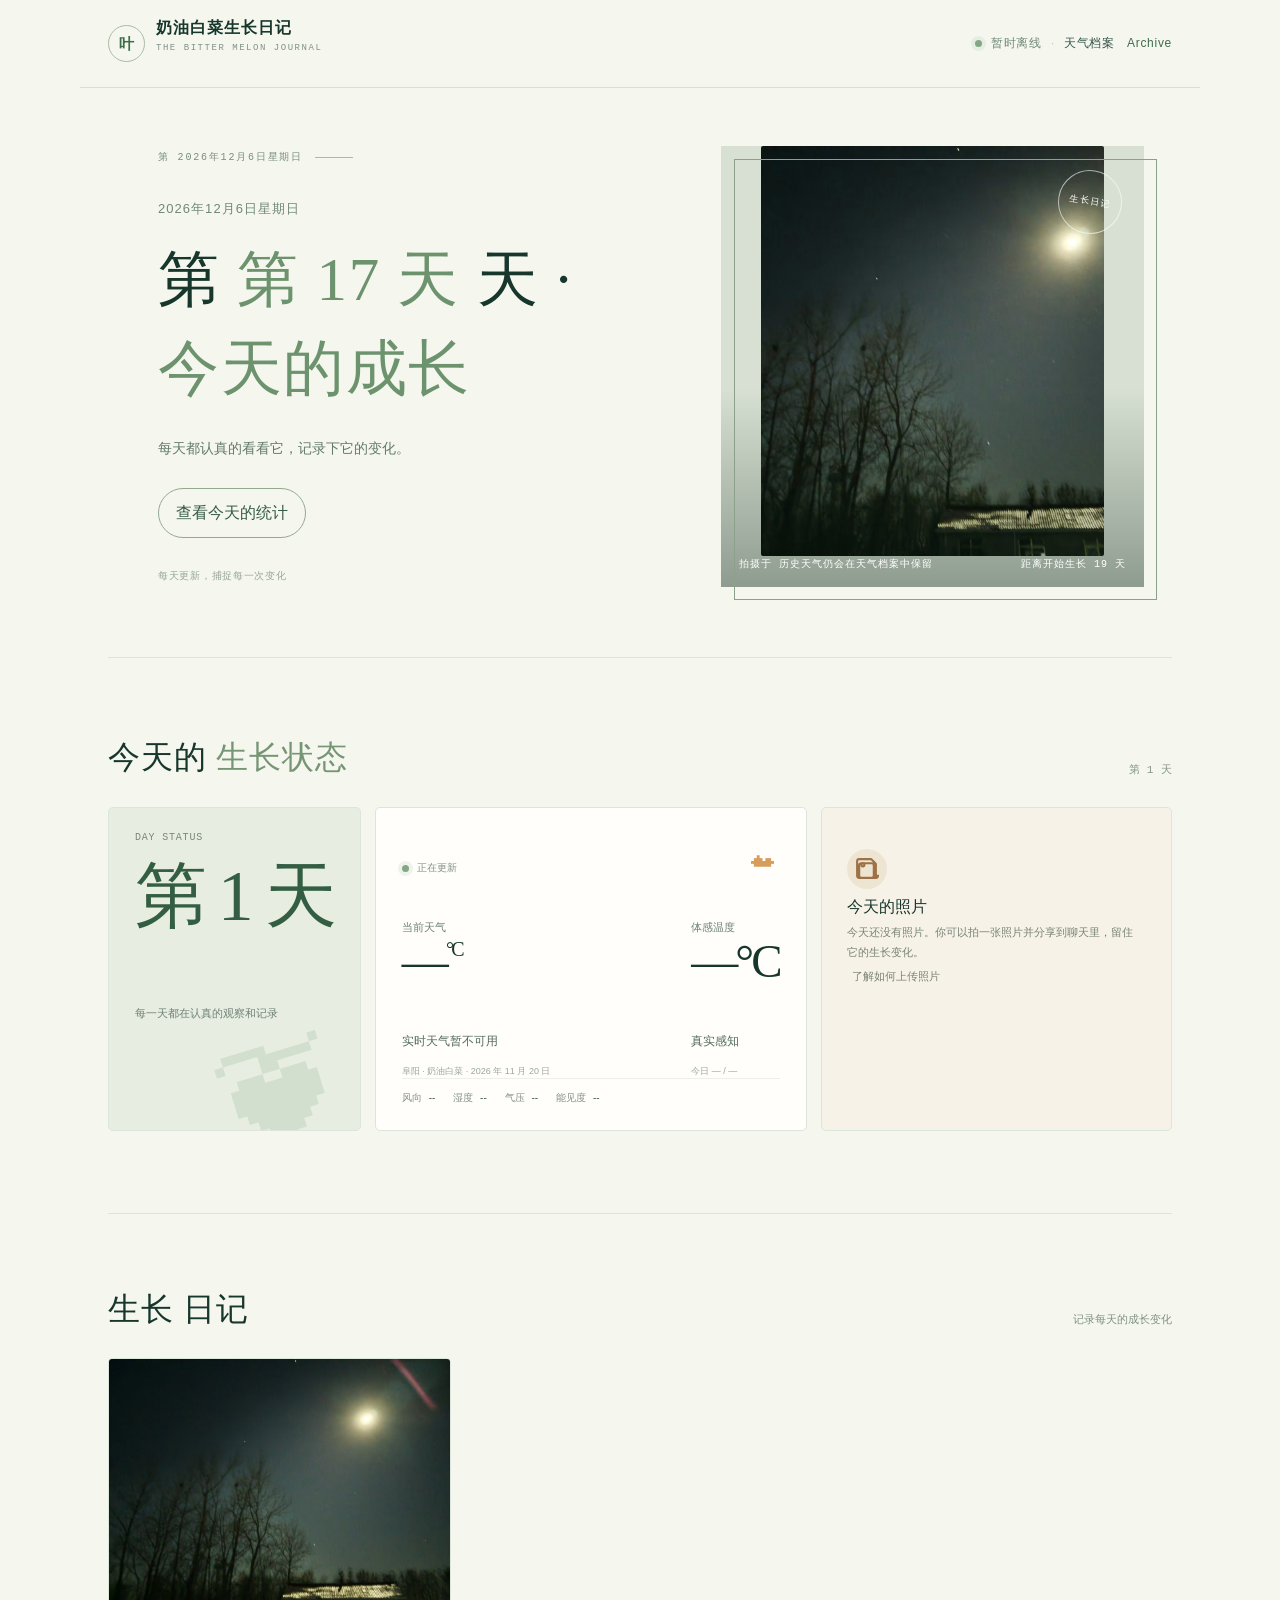
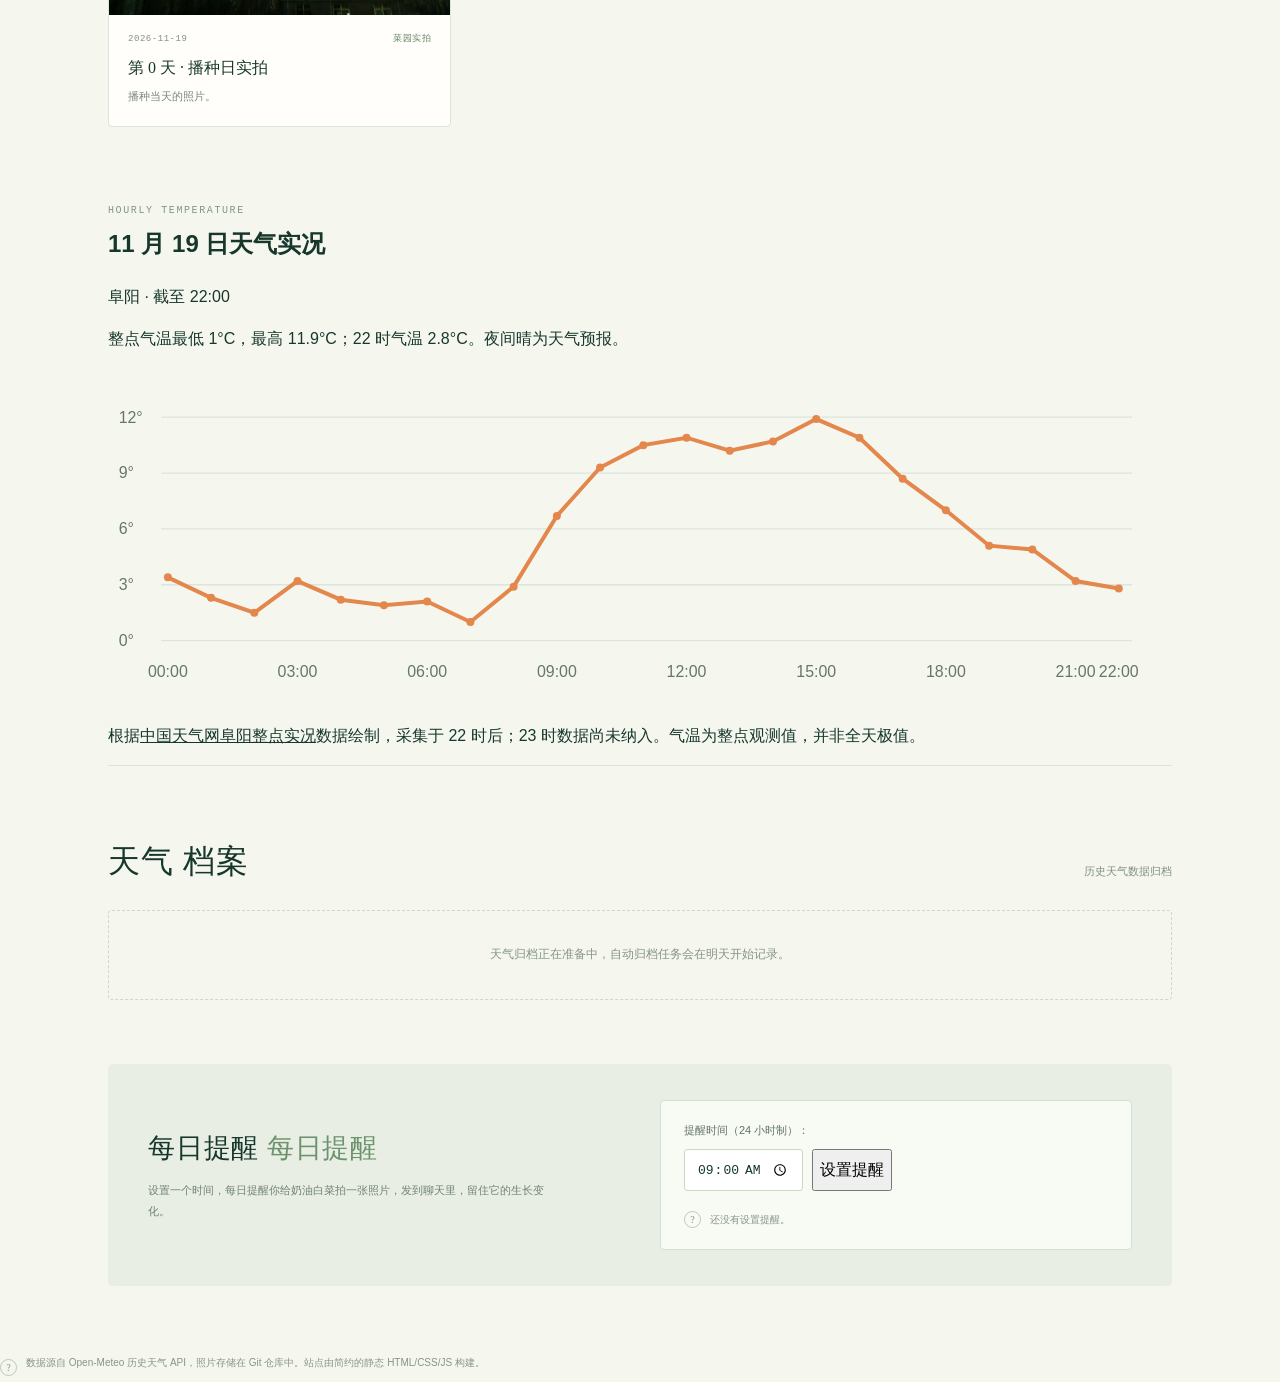
==== garden/index.html @ 1c6efa9a "Update garden/index.html - remove auto-refresh header" ====
<!doctype html><html lang="zh-CN"><head><meta charset="utf-8"><meta name="viewport" content="width=device-width, initial-scale=1"><title>奶油白菜生长日记</title>
<link rel="canonical" href="."><script src="app.js" defer></script><script src="weather-nov19.js" defer></script>
<style>
/* Reset and base styles */
:root{--ink:#17372c;--ink-soft:#355449;--muted:#71877a;--leaf:#789676;--leaf-dark:#406c4c;--cream:#f5f7ef;--paper:#fffefa;--line:#dce5d9;--sun:#e7a25d;--serif:"Noto Serif SC","Songti SC",STSong,Georgia,serif;--sans:"DM Sans","PingFang SC","Microsoft YaHei",sans-serif;--mono:"DM Mono",monospace;--content:1120px}
*{box-sizing:border-box}
html{scroll-behavior:smooth;scroll-padding-top:24px}
body{margin:0;background:var(--cream);color:var(--ink);font-family:var(--sans);line-height:1.65;-webkit-font-smoothing:antialiased}
a{color:inherit}
:focus-visible{outline:2px solid #a36f3f;outline-offset:4px}
button,input{font:inherit}
.hero-shell{position:relative;overflow:hidden;background:var(--cream)}
.topbar{position:relative;z-index:2;max-width:var(--content);height:88px;margin:auto;padding:0 28px;display:flex;align-items:center;justify-content:space-between;border-bottom:1px solid rgba(23,55,44,.12)}
.brand{display:inline-flex;gap:11px;align-items:center;text-decoration:none;font-family:var(--serif);font-size:16px;font-weight:600;line-height:1.2;letter-spacing:.06em}
.brand small{display:block;margin-top:5px;color:#809286;font:9px var(--mono);letter-spacing:.17em}
.brand-mark{display:grid;place-items:center;width:37px;height:37px;border:1px solid #a9bba5;border-radius:50%;color:var(--leaf-dark);font-size:15px}
.nav-meta{display:flex;align-items:center;gap:9px;color:var(--muted);font-size:12px;letter-spacing:.06em}
.live-dot,.weather-status i{width:7px;height:7px;border-radius:50%;background:#82a784;box-shadow:0 0 0 4px #82a78420}
.nav-divider{color:#c2cdbf}
.nav-link{text-decoration:none;font-size:12px;color:var(--ink-soft)}
.nav-link span{padding-left:8px;color:var(--leaf-dark)}
.hero{position:relative;display:grid;grid-template-columns:1fr .83fr;gap:76px;align-items:center;max-width:var(--content);min-height:540px;margin:auto;padding:58px 28px 70px}
.hero-copy{position:relative;z-index:1;padding:4px 0 4px 22px}
.kicker{display:flex;align-items:center;gap:12px;margin:0 0 34px;color:#778d7d;font:10px var(--mono);letter-spacing:.18em}
.kicker-line{width:38px;height:1px;background:#aab9a8}
.hero-date{margin:0 0 17px;color:#71877a;font-size:13px;letter-spacing:.08em}
h1,h2,h3,p,figure{margin-top:0}
.hero h1{margin:0;color:var(--ink);font:500 clamp(38px,5.4vw,61px)/1.45 var(--serif);letter-spacing:.025em}
.hero h1 em,.reminder-copy h2 em{color:#6d936e;font-style:normal}
.hero-intro{margin:21px 0 25px;color:#657a6d;font-size:14px;line-height:2.05}
.hero-cta{display:inline-flex;align-items:center;gap:20px;padding:11px 17px;border:1px solid #93a992;border-radius:30px;color:#365b44;font-size:12px;text-decoration:none;transition:background .2s,color .2s,transform .2s}
.hero-cta:hover{background:var(--leaf-dark);color:white;transform:translateY(-2px)}
.hero-cta span{font-size:16px}
.hero-caption{margin:31px 0 0;color:#98a59a;font:10px var(--mono);letter-spacing:.07em}
.hero-photo{position:relative;margin:0;align-self:stretch;min-height:410px;background:#d7e0d2}
.hero-photo:before{position:absolute;z-index:1;inset:13px -13px -13px 13px;border:1px solid #8da18a;content:"";pointer-events:none}
.hero-photo img{position:relative;z-index:0;display:block;width:100%;height:100%;min-height:410px;object-fit:cover;object-position:center;border-radius:2px;filter:saturate(.85)}
.hero-photo:after{position:absolute;inset:0;content:"";background:linear-gradient(180deg,transparent 55%,rgba(17,40,29,.37));pointer-events:none}
.hero-photo figcaption{position:absolute;z-index:2;right:18px;bottom:16px;left:18px;display:flex;justify-content:space-between;gap:12px;color:white;font:10px var(--mono);letter-spacing:.1em}
.photo-stamp{position:absolute;z-index:2;top:24px;right:22px;display:grid;place-content:center;width:64px;height:64px;border:1px solid #fff9;border-radius:50%;color:white;text-align:center;font:9px/1.35 var(--mono);letter-spacing:.14em;transform:rotate(9deg)}
.hero-decoration{position:absolute;right:0;bottom:0;color:#e4e9dc;font:160px/.8 var(--serif);pointer-events:none;user-select:none}
main{max-width:var(--content);margin:auto;padding:0 28px}
.today-section{padding:76px 0 82px;border-top:1px solid var(--line)}
.section-intro{position:relative;display:flex;align-items:end;justify-content:space-between;gap:20px;margin-bottom:26px}
.eyebrow{margin:0 0 8px;color:#819786;font:10px var(--mono);letter-spacing:.16em}
.section-intro h2,.section-heading h2,.reminder-copy h2{margin:0;color:var(--ink);font:500 32px/1.45 var(--serif);letter-spacing:.03em}
.section-intro h2 span{color:#769575}
.section-date{margin:0 0 4px;color:#86958a;font:11px var(--mono);letter-spacing:.03em}
.today-grid{display:grid;grid-template-columns:.72fr 1.23fr 1fr;gap:14px}
.panel{position:relative;min-height:232px;overflow:hidden;border:1px solid var(--line);border-radius:5px;background:var(--paper)}
.day-card{padding:24px 26px;background:#e7ede1}
.card-index{display:block;color:#75897a;font:10px var(--mono);letter-spacing:.08em}
.day-number{position:relative;z-index:1;margin-top:17px;color:#345e43;font:500 clamp(46px,6vw,72px)/1 var(--serif);letter-spacing:-.05em}
.day-caption{position:relative;z-index:1;margin:12px 0 0;color:#718278;font-size:11px;line-height:1.75}
.leaf-outline{position:absolute;right:7px;bottom:-38px;color:#d2dfcf;font:144px/.9 var(--serif);transform:rotate(-17deg)}
.weather-card{padding:23px 26px;background:#fffefa}
.weather-card-top{display:flex;align-items:center;justify-content:space-between}
.weather-status{display:inline-flex;align-items:center;gap:8px;color:#819386;font-size:10px}
.weather-main{display:flex;align-items:center;justify-content:space-between;margin-top:11px}
.weather-place{margin:0 0 2px;color:#6d8274;font-size:11px}
.weather-temp{color:var(--ink);font:500 47px/1 var(--serif);letter-spacing:-.06em}
.weather-temp sup{font:20px var(--serif);vertical-align:top}
.weather-symbol{margin-right:6px;color:#d69d5d;font-size:46px}
.weather-summary{margin:9px 0 12px;color:#526a5a;font-size:12px}
.weather-details{display:flex;flex-wrap:wrap;gap:18px;padding-top:11px;border-top:1px solid #edf0e9;color:#829087;font-size:10px}
.weather-details b{margin-left:4px;color:#425f4b;font-weight:500}
.weather-foot{margin:9px 0 0;color:#9ba79c;font-size:9px}
.photo-card{padding:23px 25px;background:#f7f2e8}
.photo-icon{display:grid;place-items:center;width:40px;height:40px;margin:18px 0 8px;border-radius:50%;background:#eee4d2;color:#9d7145}
.photo-icon svg{width:25px;height:25px}
.photo-card h3{margin:0 0 5px;font:500 16px var(--serif)}
.photo-card p{max-width:290px;margin:0;color:#788276;font-size:11px;line-height:1.8}
.text-link{display:inline-block;margin-top:13px;color:#55744f;font-size:11px;text-decoration:none}
.text-link span{padding-left:5px}
.journal-section,.archive-section{padding:72px 0 78px;border-top:1px solid var(--line)}
.section-heading{display:flex;align-items:end;justify-content:space-between;gap:20px;margin-bottom:26px}
.heading-note{margin:0 0 3px;color:#819085;font-size:11px;line-height:1.8;text-align:right}
.entries{display:grid;grid-template-columns:repeat(3,minmax(0,1fr));gap:17px}
.entry{overflow:hidden;border:1px solid var(--line);border-radius:4px;background:var(--paper);transition:transform .2s,box-shadow .2s}
.entry:hover{transform:translateY(-3px);box-shadow:0 12px 30px #314d3810}
.entry-photo{position:relative;display:block;width:100%;aspect-ratio:4/3;object-fit:cover;background:#e8ede4}
.entry-placeholder{display:grid;place-items:center;width:100%;aspect-ratio:4/3;background:linear-gradient(145deg,#e7eee4,#f4f1e7);color:#8da38d;font:38px var(--serif)}
.entry-body{padding:17px 19px 19px}
.entry-meta{display:flex;align-items:center;justify-content:space-between;gap:10px;color:#829184;font:9px var(--mono);letter-spacing:.06em}
.entry-source{color:#638363}
.entry h3{margin:11px 0 7px;font:500 16px/1.5 var(--serif)}
.entry p{margin:0;color:#78877c;font-size:11px;line-height:1.8}
.empty-state{grid-column:1/-1;margin:0;padding:34px 20px;border:1px dashed #ccd8cb;border-radius:4px;color:#849388;font-size:12px;text-align:center}
.archive-section{padding-bottom:64px}
.archive{display:grid;grid-template-columns:repeat(4,minmax(0,1fr));gap:10px}
.weather-row{position:relative;min-height:116px;padding:16px 17px;border:1px solid var(--line);border-radius:4px;background:#fffefa}
.weather-row:before{position:absolute;top:15px;right:16px;color:#c8d3c7;font-size:13px;content:"✳"}
.weather-row time{display:block;color:#8a998d;font:9px var(--mono);letter-spacing:.05em}
.weather-row strong{display:block;margin:9px 0 3px;color:#395846;font:500 14px var(--serif)}
.weather-row p{margin:0;color:#829087;font-size:10px}
.source-note{display:flex;align-items:center;gap:9px;margin:20px 0 0;color:#86958a;font-size:10px;line-height:1.8}
.source-mark{flex:none;display:grid;place-items:center;width:17px;height:17px;border:1px solid #bac9b8;border-radius:50%;font:10px var(--serif)}
.reminder-section{display:grid;grid-template-columns:1fr 1fr;gap:40px;align-items:center;margin:0 0 68px;padding:36px 40px;border-radius:5px;background:#e8eee3}
.reminder-copy h2{font-size:27px}
.reminder-copy p:last-child{max-width:400px;margin:12px 0 0;color:#708275;font-size:11px;line-height:1.9}
.reminder-panel{padding:20px 23px;border:1px solid #d3dfd0;border-radius:4px;background:#f8faf4}
.reminder-panel label{display:block;margin-bottom:10px;color:#617466;font-size:11px}
.reminder-controls{display:flex;gap:9px}
.reminder-controls input{min-width:0;padding:10px 12px;border:1px solid #cad8c7;border-radius:3px;background:white;color:var(--ink);font:13px var(--mono)}
</style>
</head>
<body>
<header class="topbar">
<a href="/garden/" class="brand">
<div class="brand-mark">叶</div>
<p>奶油白菜生长日记 <small>THE BITTER MELON JOURNAL</small></p>
</a>
<div class="nav-meta">
<span class="live-dot"></span>
<span id="weather-status">正在更新</span>
<span class="nav-divider">·</span>
<a href="/garden/#archive" class="nav-link">天气档案 <span>Archive</span></a>
</div>
</header>
<main>
<section class="hero">
<div class="hero-copy">
<div class="kicker"><span>第 <span id="hero-date">第 1 天</span></span> <div class="kicker-line"></div></div>
<p class="hero-date" id="date">2026 年 5 月 22 日</p>
<h1>第 <em id="day">1</em> 天 · <em>今天的成长</em></h1>
<p class="hero-intro">每天都认真的看看它，记录下它的变化。</p>
<a href="#today" class="hero-cta"><span>查看今天的统计</span></a>
<p class="hero-caption">每天更新，捕捉每一次变化</p>
</div>
<div class="hero-photo">
<figure>
<img src="photos/2026-11-19-real.jpg" alt="奶油白菜的日常照片" onerror="this.src='https://picsum.photos/seed/garden/400/410.jpg'" onerror="this.src='https://picsum.photos/seed/garden/400/410.jpg'">
<figcaption>
<span>拍摄于 <span id="weather-foot">阜阳 · 奶油白菜 · 2026 年 11 月 20 日</span></span>
<span>距离开始生长 <span id="weather-foot">19 天</span></span>
</figcaption>
</figure>
<div class="photo-stamp">生长日记</div>
</div>
</section>

<section id="today" class="today-section">
<div class="section-intro">
<h2>今天的 <span>生长状态</span></h2>
<p class="section-date">第 <span id="weather-foot">1</span> 天</p>
</div>
<div class="today-grid">
<div class="panel day-card">
<span class="card-index">DAY STATUS</span>
<p class="day-number" id="day">第 1 天</p>
<p class="day-caption">每一天都在认真的观察和记录</p>
<div class="leaf-outline">❦</div>
</div>
<div class="panel weather-card">
<div class="weather-card-top">
<div class="weather-status">
<i class="live-dot"></i> <span id="weather-status">正在更新</span>
</div>
<div class="weather-symbol" id="weather-symbol">☁</div>
</div>
<div class="weather-main">
<div>
<p class="weather-place">当前天气</p>
<p class="weather-temp"><span id="current-temp">—</span><sup>°C</sup></p>
<p class="weather-summary" id="current-weather">实时天气暂不可用</p>
<p class="weather-foot" id="weather-foot">阜阳 · 奶油白菜 · 2026 年 11 月 20 日</p>
</div>
<div>
<p class="weather-place">体感温度</p>
<p class="weather-temp" id="feels-like">—°C</p>
<p class="weather-summary">真实感知</p>
<p class="weather-foot">今日 <span id="max-temp">—</span> / <span id="min-temp">—</span></p>
</div>
</div>
<div class="weather-details">
<div>风向 <b id="wind">--</b></div>
<div>湿度 <b id="humidity">--</b></div>
<div>气压 <b id="pressure">--</b></div>
<div>能见度 <b id="visibility">--</b></div>
</div>
</div>
<div class="panel photo-card">
<div class="photo-icon">
<svg viewBox="0 0 24 24" fill="none" stroke="currentColor" stroke-width="2"><path d="M23 19a2 2 0 0 1-2 2H5a2 2 0 0 1-2-2V5a2 2 0 0 1 2-2h11.2a1 1 0 0 1 .7.3l3.8 3.8a1 1 0 0 1 .3.7V19zM5 9v10a2 2 0 0 0 2 2h10a2 2 0 0 0 2-2V9a2 2 0 0 0-2-2H7a2 2 0 0 0-2 2z"></path><circle cx="8.5" cy="8.5" r="1.5"></circle></svg>
</div>
<h3>今天的照片</h3>
<p id="photo-caption">今天还没有照片。你可以拍一张照片并分享到聊天里，留住它的生长变化。</p>
<p class="text-link" onclick="alert('照片上传功能需要与聊天系统集成')"><span>了解如何上传照片</span></p>
</div>
</div>
</section>

<section id="entries-section" class="journal-section">
<div class="section-heading">
<h2>生长 <span>日记</span></h2>
<p class="heading-note">记录每天的成长变化</p>
</div>
<div id="entries" class="entries">
<p class="empty-state">生长记录暂时无法加载，请稍后再试。</p>
</div>
</section>

<section id="archive" class="archive-section">
<div class="section-heading">
<h2>天气 <span>档案</span></h2>
<p class="heading-note">历史天气数据归档</p>
</div>
<div id="archive-list" class="archive">
<p class="empty-state">天气档案正在准备中，自动归档任务会在明天开始记录。</p>
</div>
</section>

<section class="reminder-section">
<div class="reminder-copy">
<h2>每日提醒 <em>每日提醒</em></h2>
<p>设置一个时间，每日提醒你给奶油白菜拍一张照片，发到聊天里，留住它的生长变化。</p>
</div>
<div class="reminder-panel">
<label for="reminder-time">提醒时间（24 小时制）：</label>
<div class="reminder-controls">
<input type="time" id="reminder-time" value="09:00">
<button id="reminder-button">设置提醒</button>
</div>
<p id="reminder-status" class="source-note"><span class="source-mark">?</span> 还没有设置提醒。</p>
</div>
</section>
</main>
<footer>
<div class="source-note">
<div class="source-mark">?</div>
<p>数据源自 Open-Meteo 历史天气 API，照片存储在 Git 仓库中。站点由简约的静态 HTML/CSS/JS 构建。</p>
</div>
</footer>
</body>
</html>
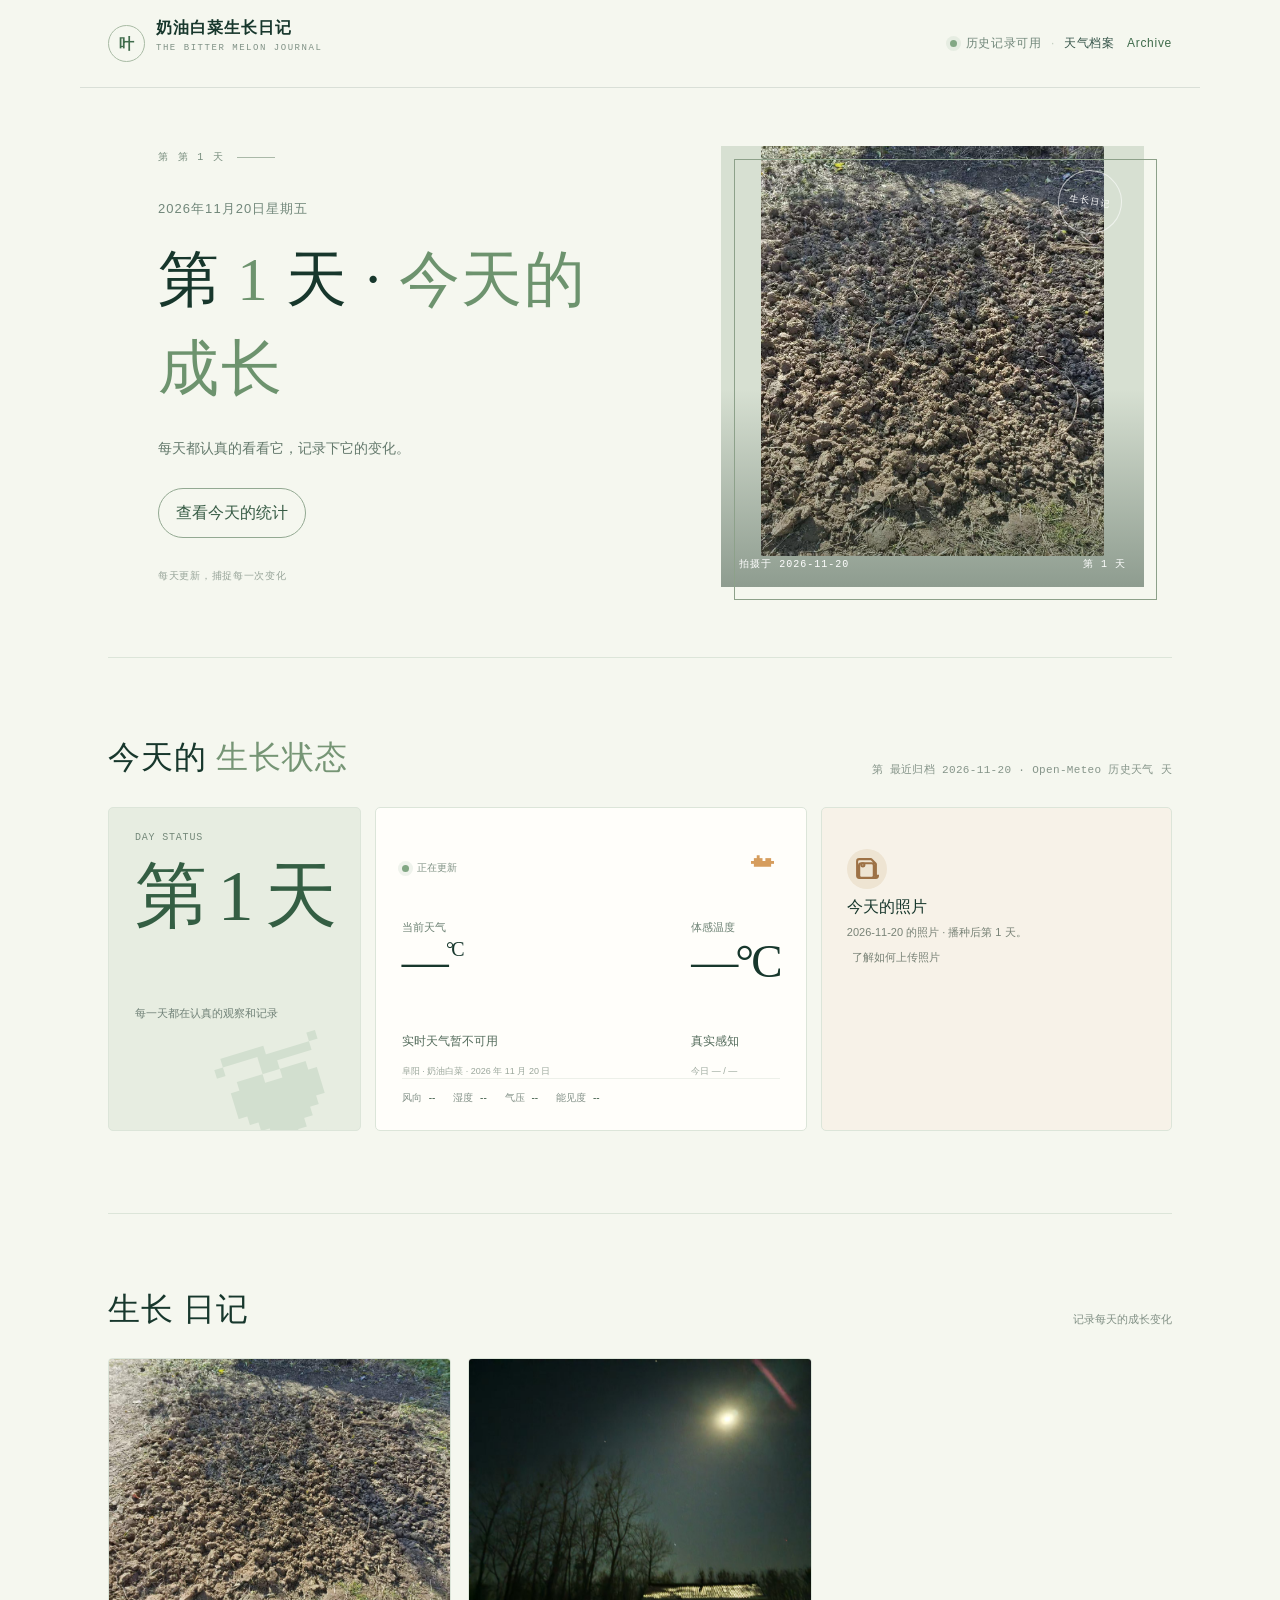
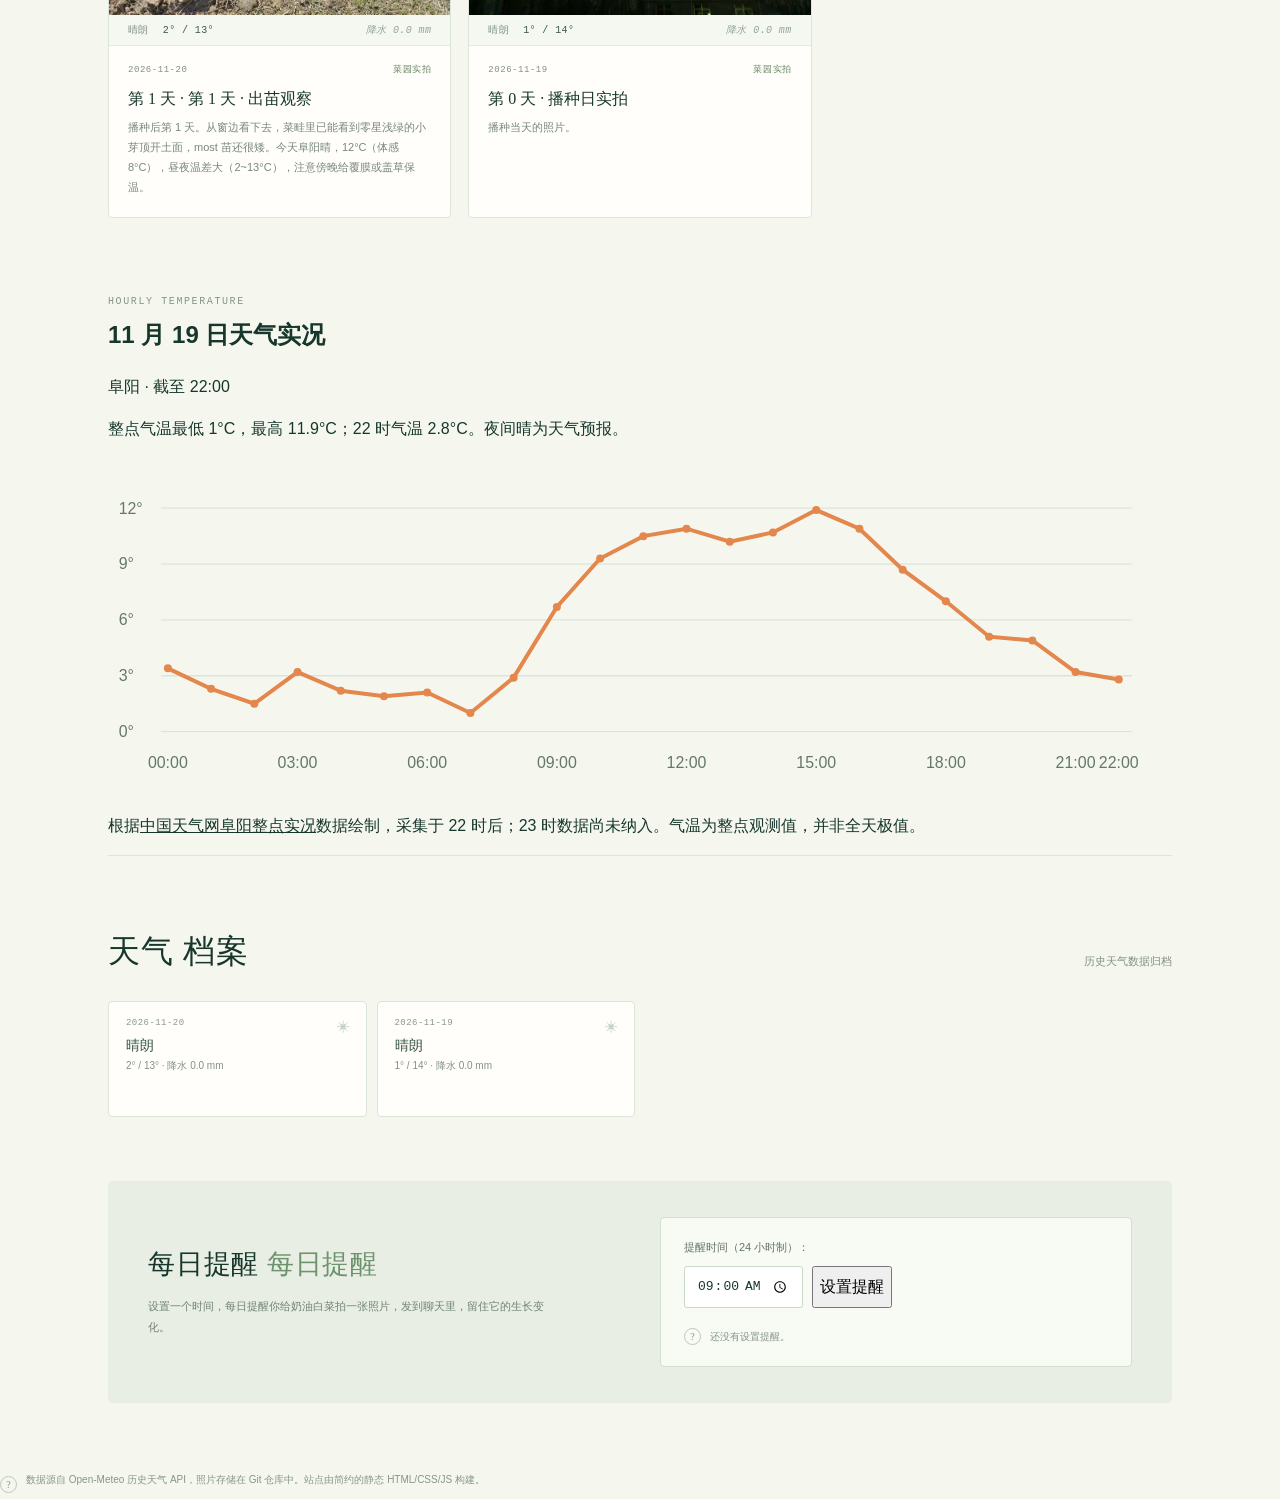
==== commit 42836c47: "update garden/index.html" ====
--- a/garden/index.html
+++ b/garden/index.html
@@ -81,6 +81,10 @@
 .entry-photo{position:relative;display:block;width:100%;aspect-ratio:4/3;object-fit:cover;background:#e8ede4}
 .entry-placeholder{display:grid;place-items:center;width:100%;aspect-ratio:4/3;background:linear-gradient(145deg,#e7eee4,#f4f1e7);color:#8da38d;font:38px var(--serif)}
 .entry-body{padding:17px 19px 19px}
+.entry-weather{display:flex;align-items:center;gap:10px;padding:8px 19px;background:#f4f8f0;border-bottom:1px solid #e3eadb;color:#6b7e6d;font:10px var(--mono);letter-spacing:.04em}
+.entry-weather span{color:#829385}
+.entry-weather b{color:#3d5a43;font-weight:500;margin:0 4px}
+.entry-weather i{color:#93a493;margin-left:auto}
 .entry-meta{display:flex;align-items:center;justify-content:space-between;gap:10px;color:#829184;font:9px var(--mono);letter-spacing:.06em}
 .entry-source{color:#638363}
 .entry h3{margin:11px 0 7px;font:500 16px/1.5 var(--serif)}
@@ -120,19 +124,19 @@
 <main>
 <section class="hero">
 <div class="hero-copy">
-<div class="kicker"><span>第 <span id="hero-date">第 1 天</span></span> <div class="kicker-line"></div></div>
-<p class="hero-date" id="date">2026 年 5 月 22 日</p>
-<h1>第 <em id="day">1</em> 天 · <em>今天的成长</em></h1>
+<div class="kicker"><span>第 <span id="hero-date">—</span></span> <div class="kicker-line"></div></div>
+<p class="hero-date" id="date">—</p>
+<h1>第 <em id="day">—</em> 天 · <em>今天的成长</em></h1>
 <p class="hero-intro">每天都认真的看看它，记录下它的变化。</p>
 <a href="#today" class="hero-cta"><span>查看今天的统计</span></a>
 <p class="hero-caption">每天更新，捕捉每一次变化</p>
 </div>
 <div class="hero-photo">
 <figure>
-<img src="photos/2026-11-19-real.jpg" alt="奶油白菜的日常照片" onerror="this.src='https://picsum.photos/seed/garden/400/410.jpg'" onerror="this.src='https://picsum.photos/seed/garden/400/410.jpg'">
+<img id="hero-photo-img" src="photos/2026-11-20-day1.jpg?v=20261120" alt="奶油白菜的日常照片" onerror="this.src='https://picsum.photos/seed/garden/400/410.jpg'">
 <figcaption>
-<span>拍摄于 <span id="weather-foot">阜阳 · 奶油白菜 · 2026 年 11 月 20 日</span></span>
-<span>距离开始生长 <span id="weather-foot">19 天</span></span>
+<span>拍摄于 <span id="hero-photo-date">—</span></span>
+<span>第 <span id="hero-photo-day">—</span> 天</span>
 </figcaption>
 </figure>
 <div class="photo-stamp">生长日记</div>
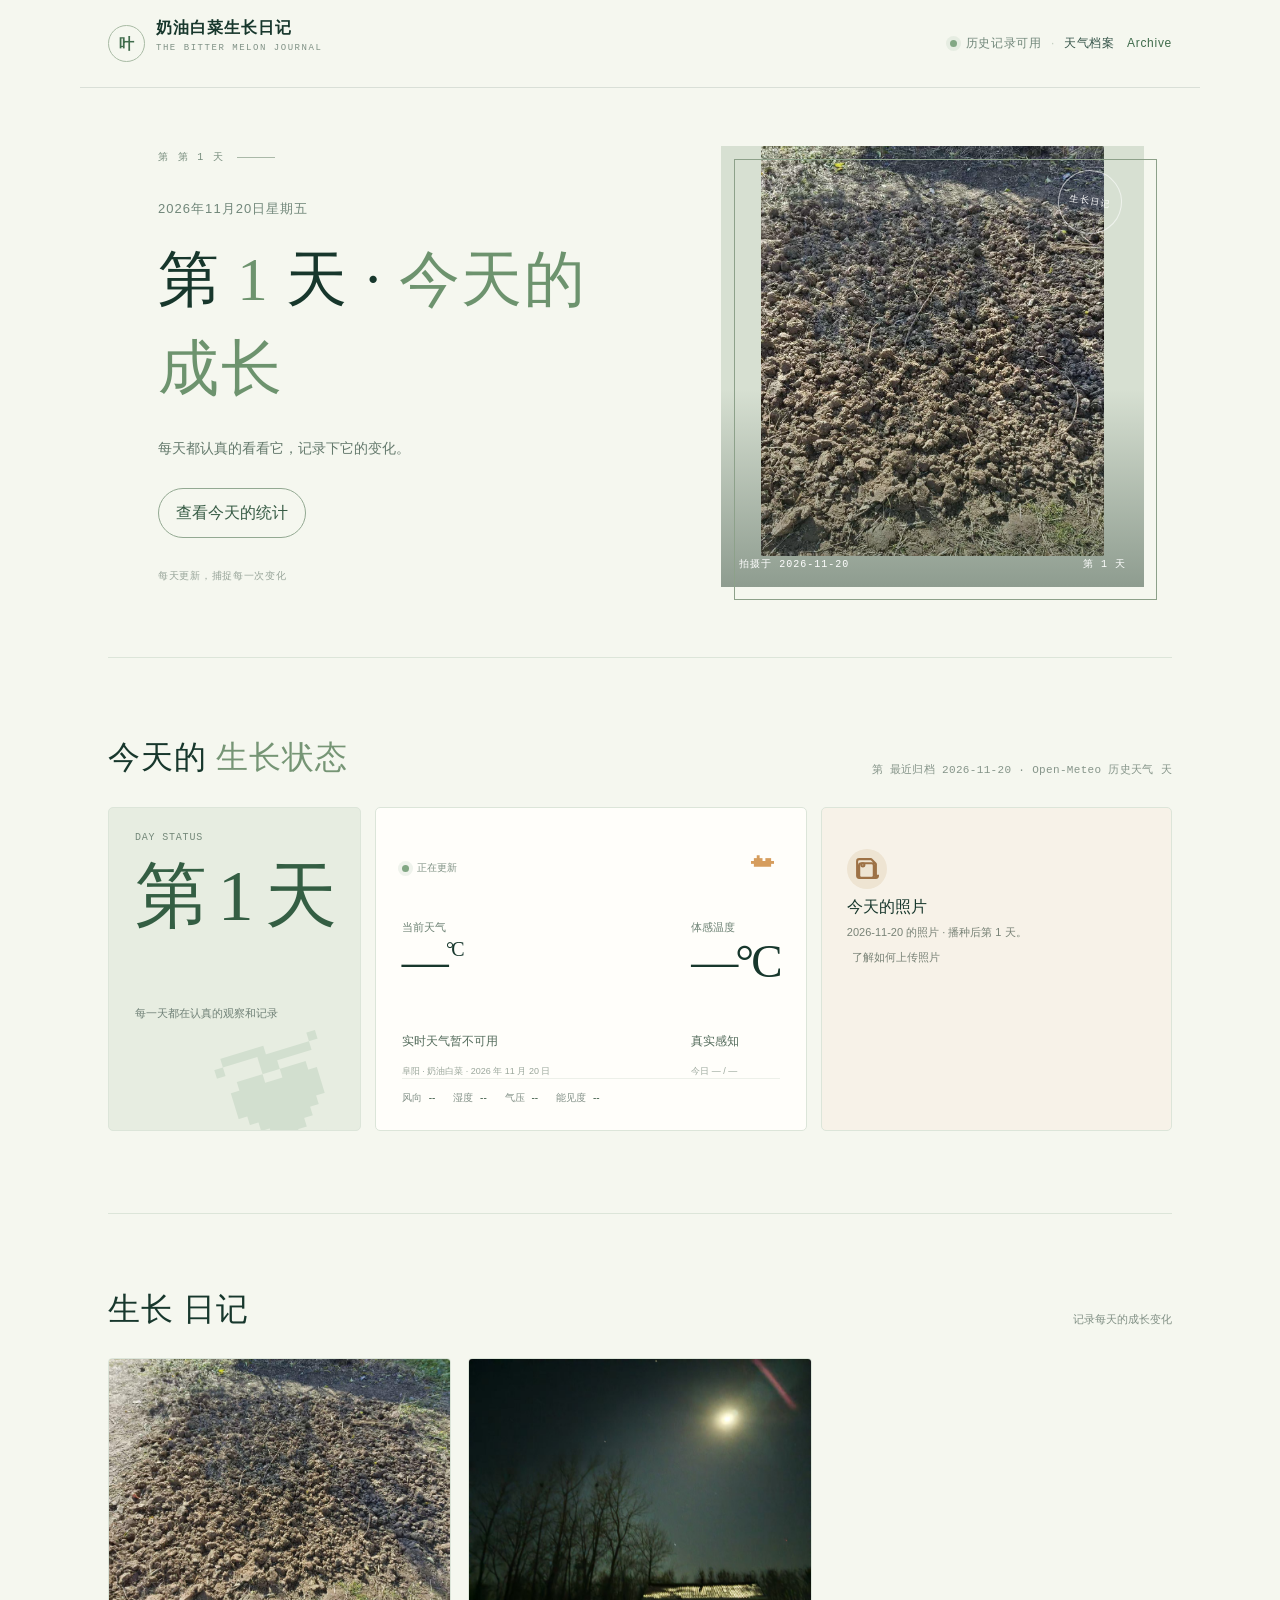
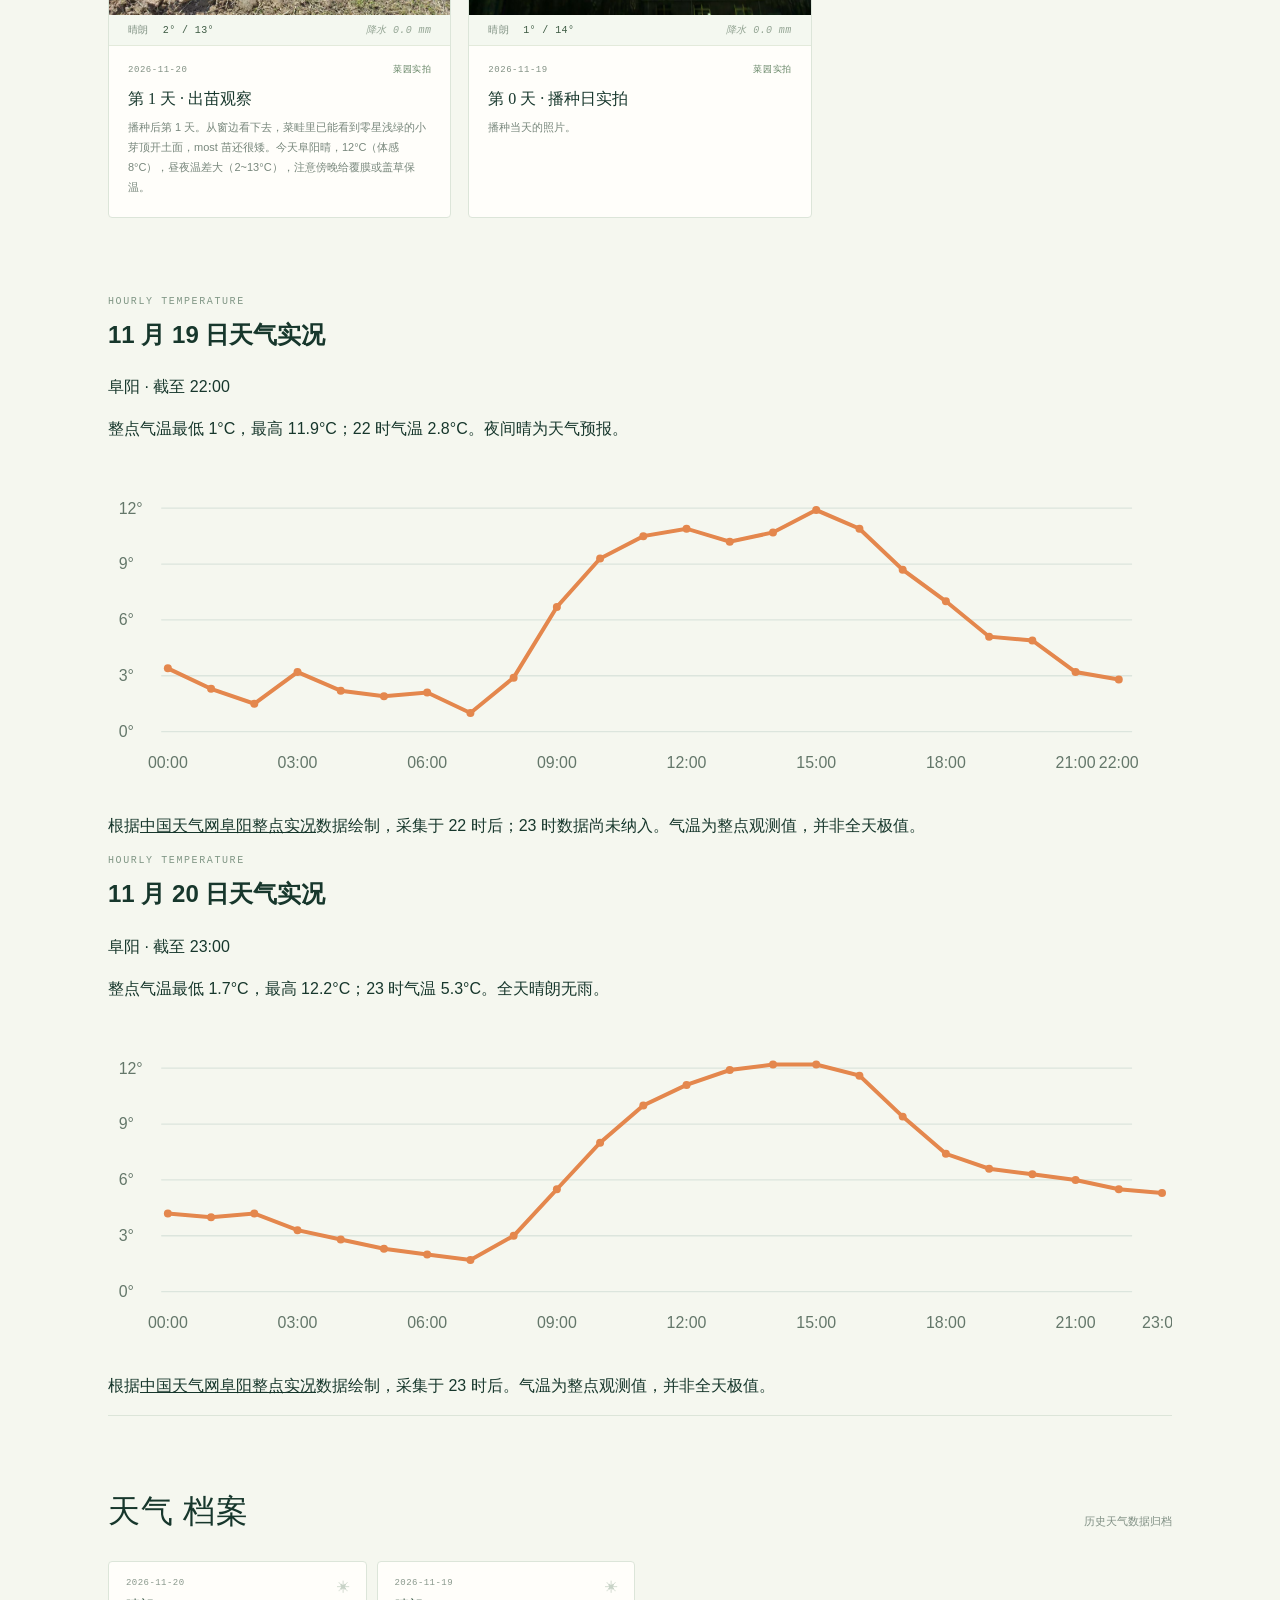
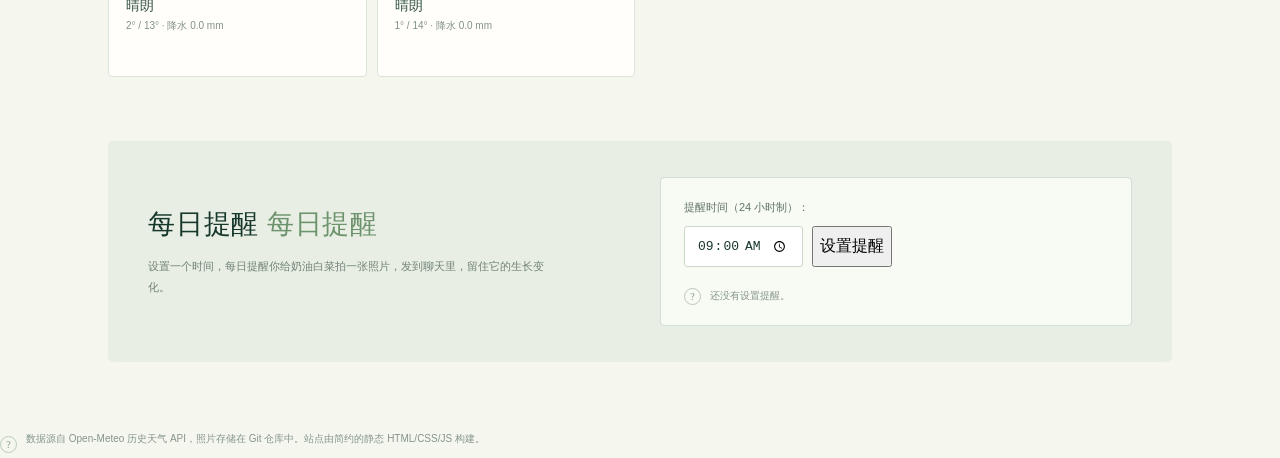
==== commit a32afc63: "update garden/index.html" ====
--- a/garden/index.html
+++ b/garden/index.html
@@ -1,5 +1,5 @@
 <!doctype html><html lang="zh-CN"><head><meta charset="utf-8"><meta name="viewport" content="width=device-width, initial-scale=1"><title>奶油白菜生长日记</title>
-<link rel="canonical" href="."><script src="app.js" defer></script><script src="weather-nov19.js" defer></script>
+<link rel="canonical" href="."><script src="app.js" defer></script><script src="weather-nov19.js" defer></script><script src="weather-nov20.js" defer></script>
 <style>
 /* Reset and base styles */
 :root{--ink:#17372c;--ink-soft:#355449;--muted:#71877a;--leaf:#789676;--leaf-dark:#406c4c;--cream:#f5f7ef;--paper:#fffefa;--line:#dce5d9;--sun:#e7a25d;--serif:"Noto Serif SC","Songti SC",STSong,Georgia,serif;--sans:"DM Sans","PingFang SC","Microsoft YaHei",sans-serif;--mono:"DM Mono",monospace;--content:1120px}
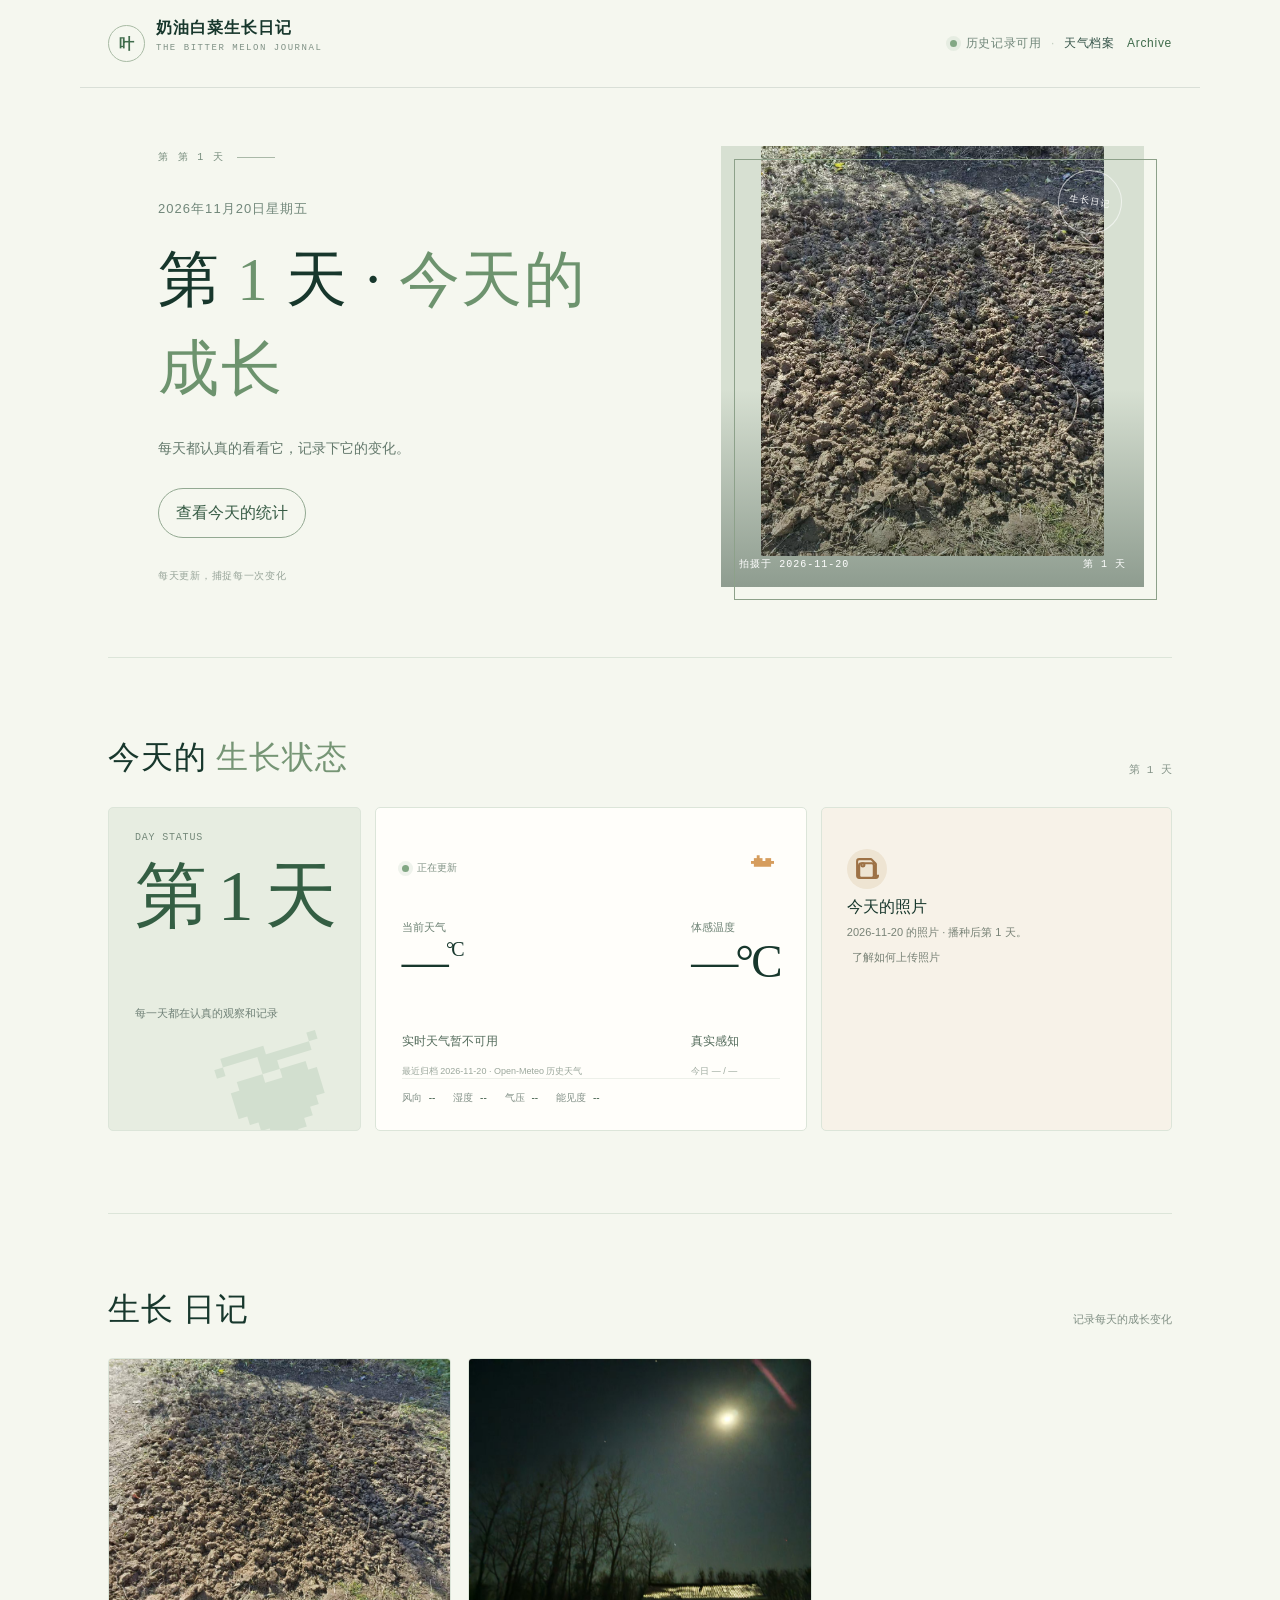
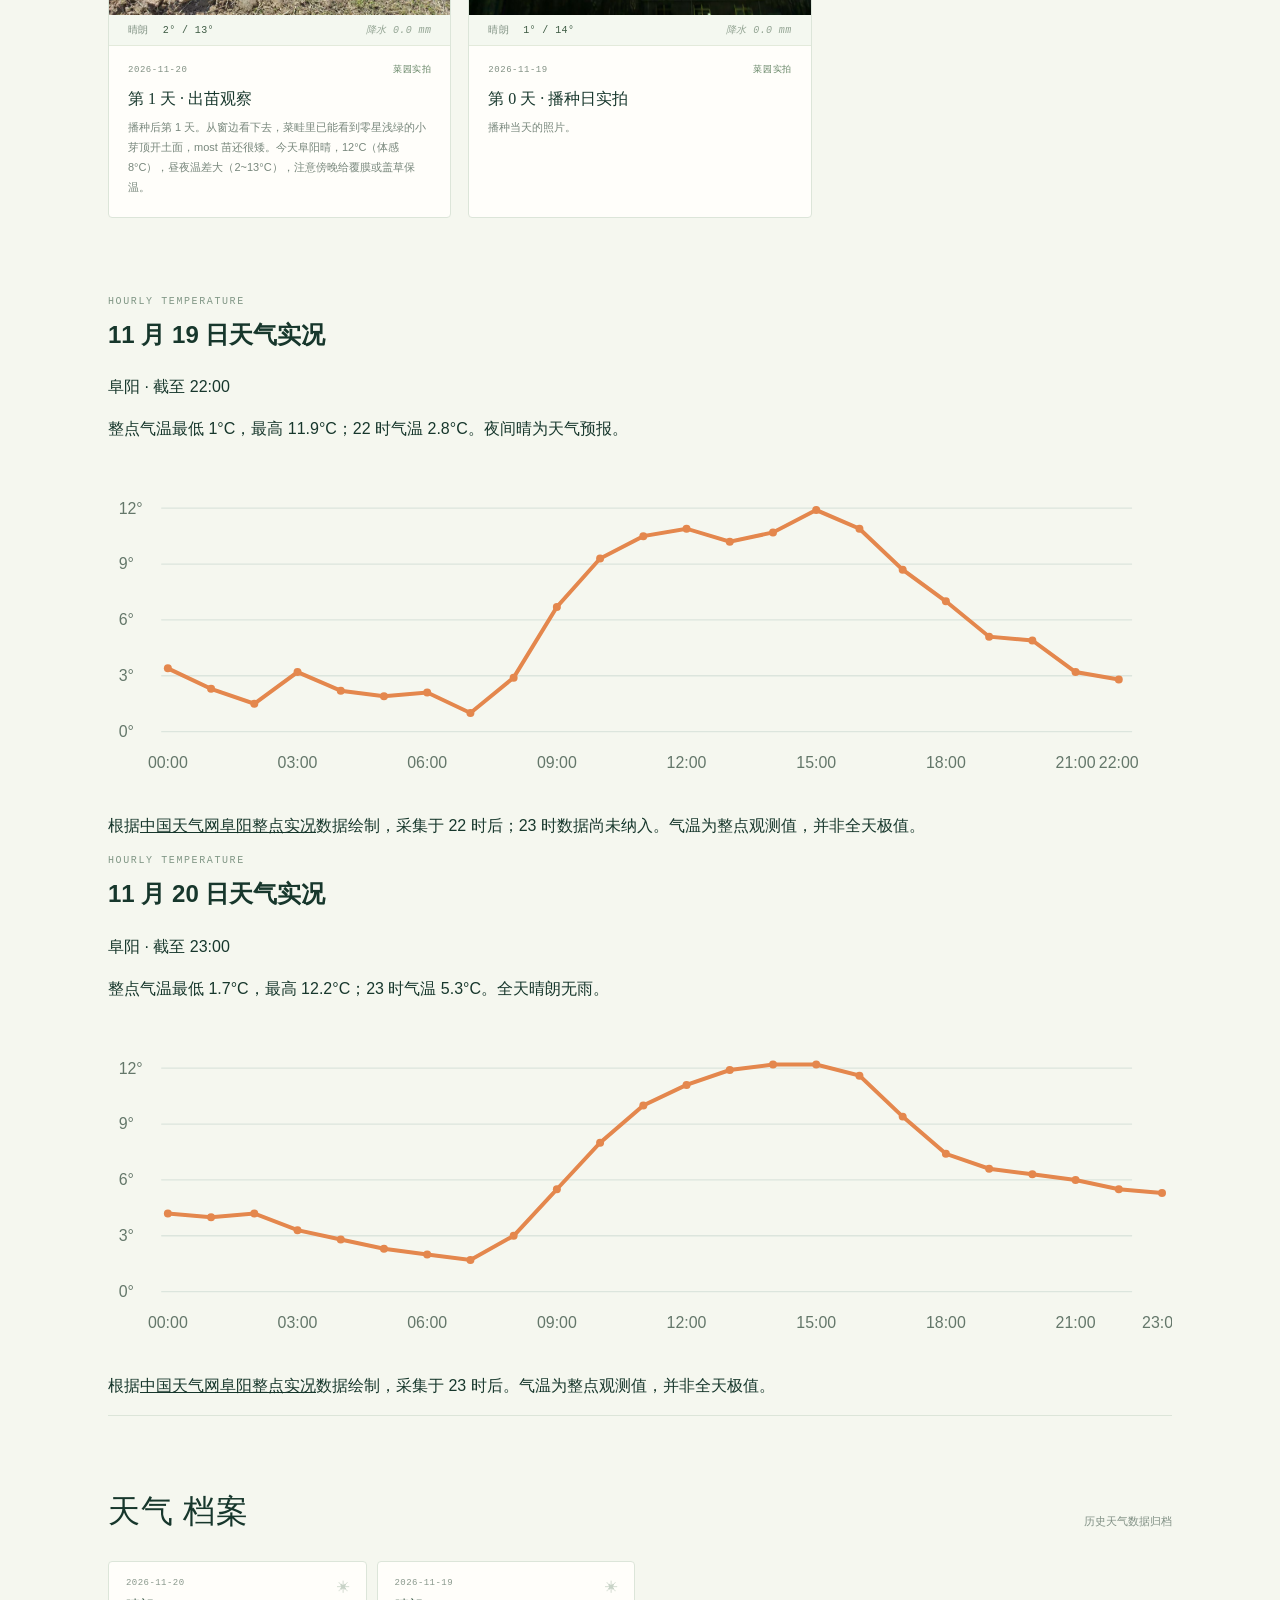
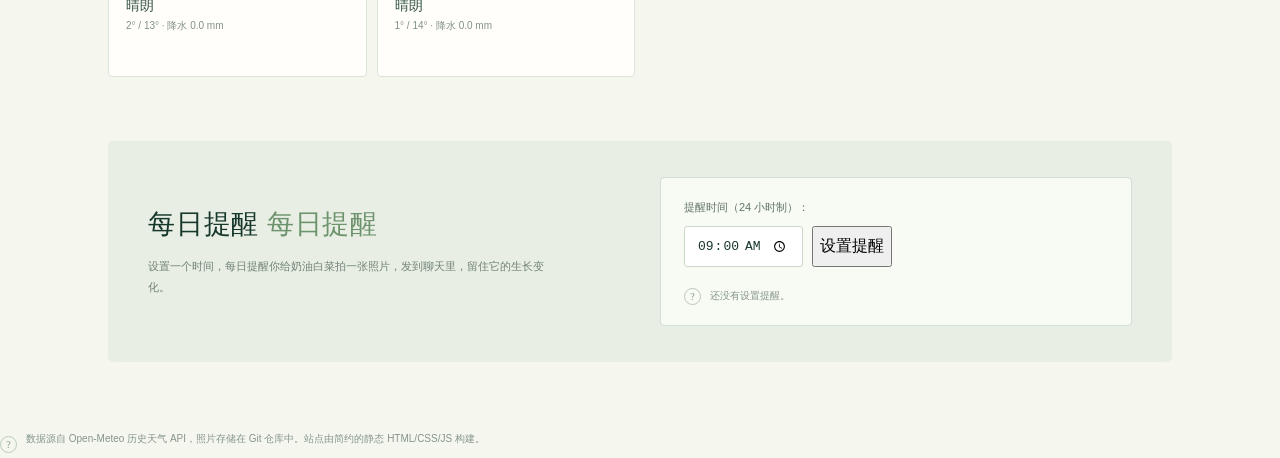
==== commit 052efb05: "修复重复 ID 与移除 picsum 外链回退" ====
--- a/garden/index.html
+++ b/garden/index.html
@@ -133,7 +133,7 @@
 </div>
 <div class="hero-photo">
 <figure>
-<img id="hero-photo-img" src="photos/2026-11-20-day1.jpg?v=20261120" alt="奶油白菜的日常照片" onerror="this.src='https://picsum.photos/seed/garden/400/410.jpg'">
+<img id="hero-photo-img" src="photos/2026-11-20-day1.jpg?v=20261120" alt="奶油白菜的日常照片" onerror="this.classList.add('photo-broken');this.removeAttribute('src')">
 <figcaption>
 <span>拍摄于 <span id="hero-photo-date">—</span></span>
 <span>第 <span id="hero-photo-day">—</span> 天</span>
@@ -146,12 +146,12 @@
 <section id="today" class="today-section">
 <div class="section-intro">
 <h2>今天的 <span>生长状态</span></h2>
-<p class="section-date">第 <span id="weather-foot">1</span> 天</p>
+<p class="section-date">第 <span id="section-day">1</span> 天</p>
 </div>
 <div class="today-grid">
 <div class="panel day-card">
 <span class="card-index">DAY STATUS</span>
-<p class="day-number" id="day">第 1 天</p>
+<p class="day-number" id="day-number">第 1 天</p>
 <p class="day-caption">每一天都在认真的观察和记录</p>
 <div class="leaf-outline">❦</div>
 </div>
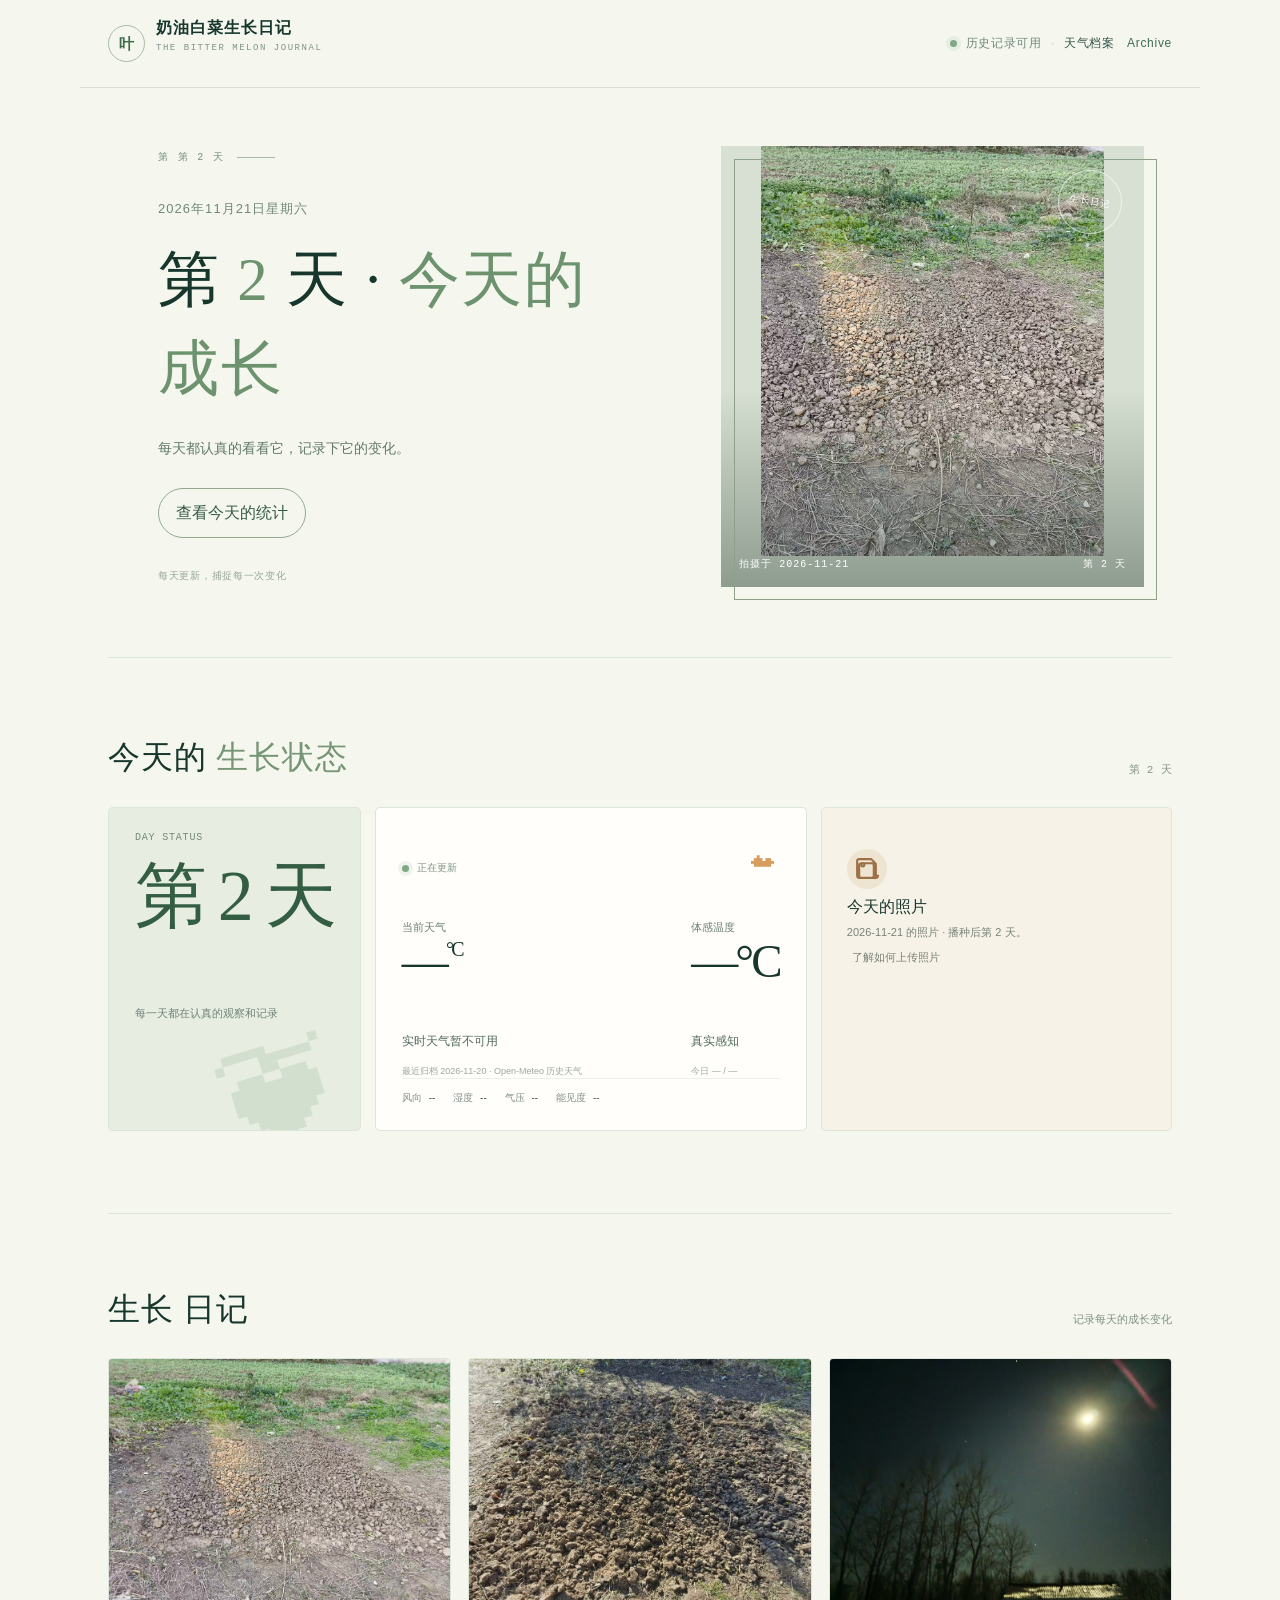
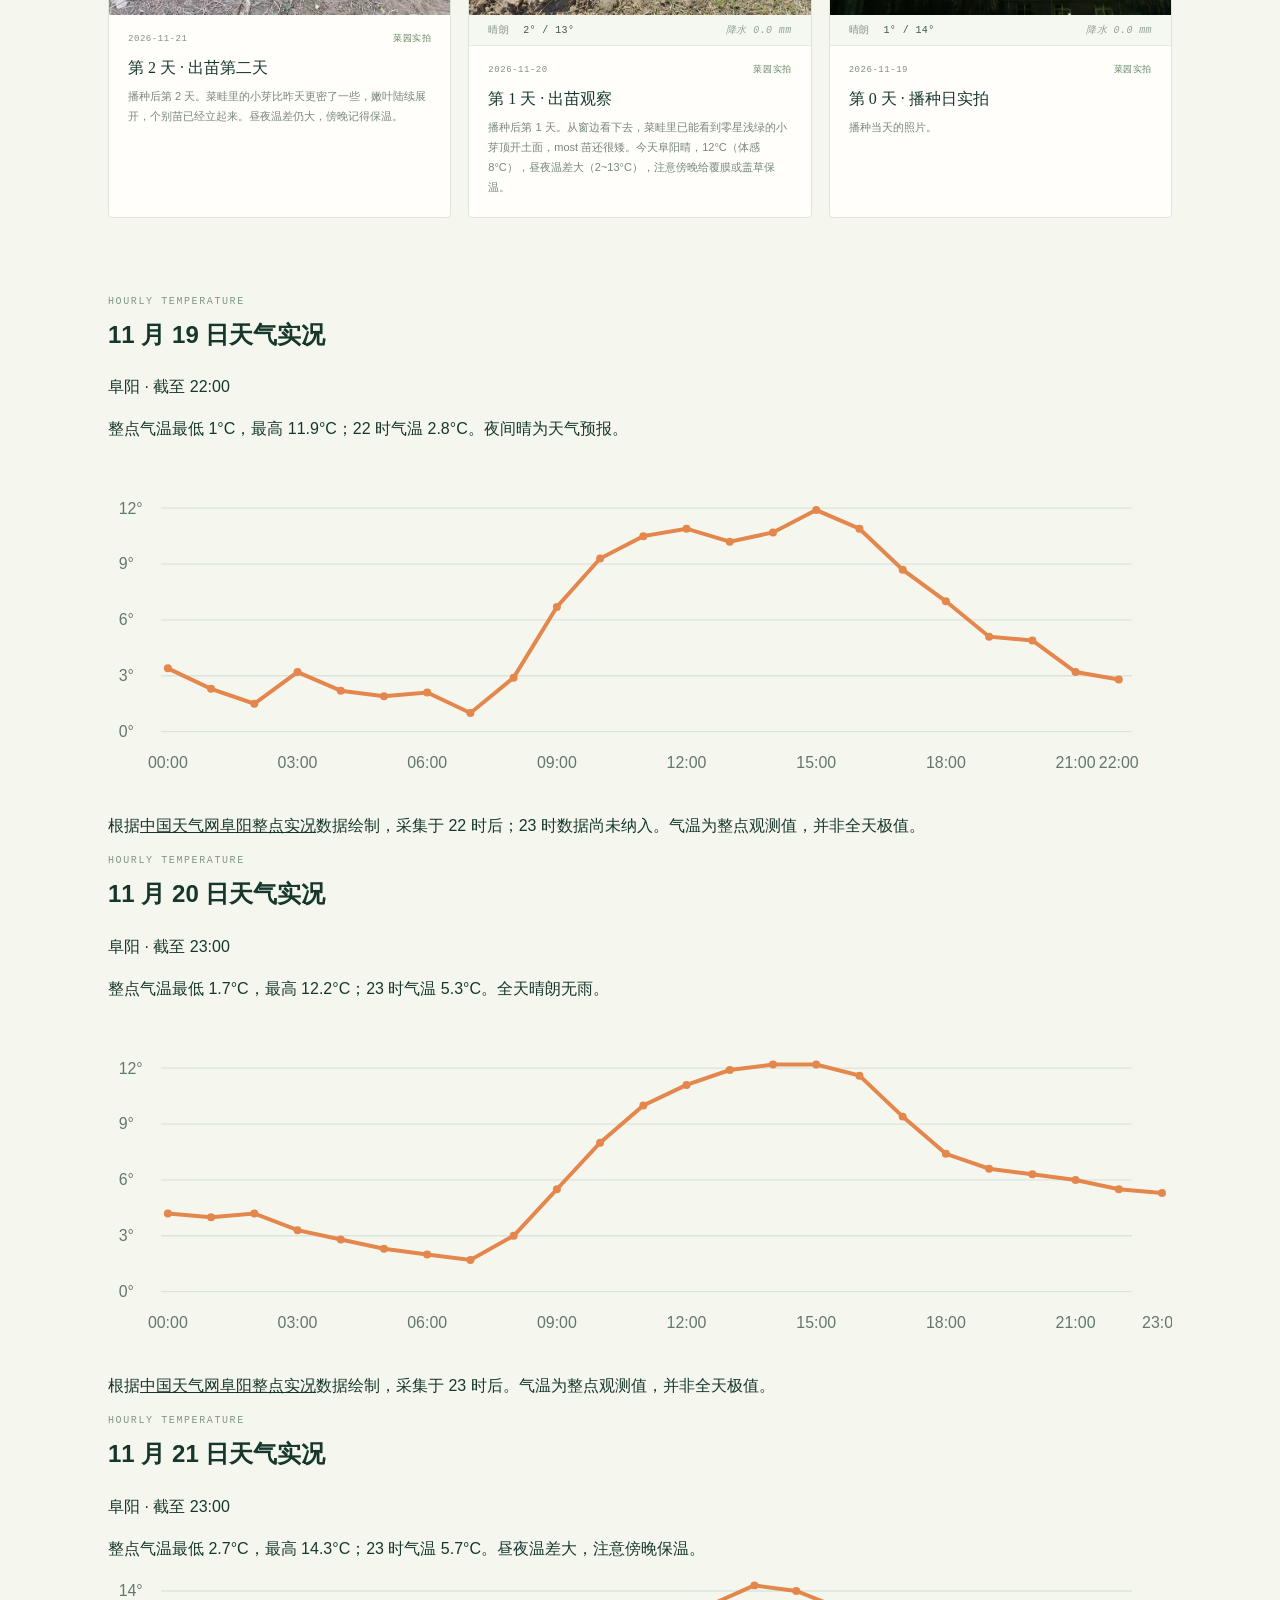
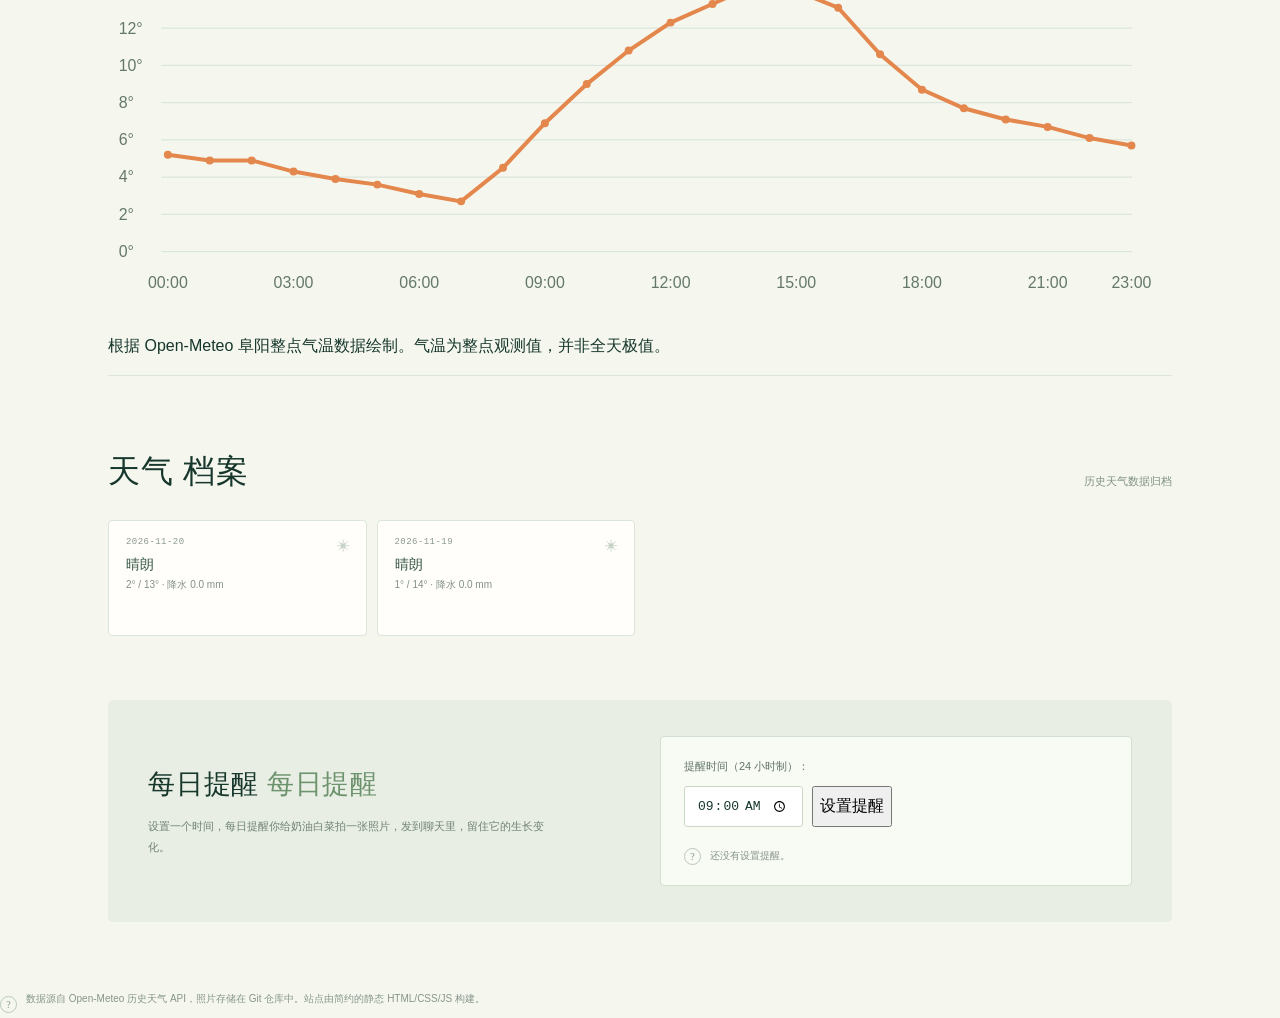
==== commit 64e00797: "引用第2天天气图表脚本" ====
--- a/garden/index.html
+++ b/garden/index.html
@@ -1,5 +1,5 @@
 <!doctype html><html lang="zh-CN"><head><meta charset="utf-8"><meta name="viewport" content="width=device-width, initial-scale=1"><title>奶油白菜生长日记</title>
-<link rel="canonical" href="."><script src="app.js" defer></script><script src="weather-nov19.js" defer></script><script src="weather-nov20.js" defer></script>
+<link rel="canonical" href="."><script src="app.js" defer></script><script src="weather-nov19.js" defer></script><script src="weather-nov20.js" defer></script><script src="weather-nov21.js" defer></script>
 <style>
 /* Reset and base styles */
 :root{--ink:#17372c;--ink-soft:#355449;--muted:#71877a;--leaf:#789676;--leaf-dark:#406c4c;--cream:#f5f7ef;--paper:#fffefa;--line:#dce5d9;--sun:#e7a25d;--serif:"Noto Serif SC","Songti SC",STSong,Georgia,serif;--sans:"DM Sans","PingFang SC","Microsoft YaHei",sans-serif;--mono:"DM Mono",monospace;--content:1120px}
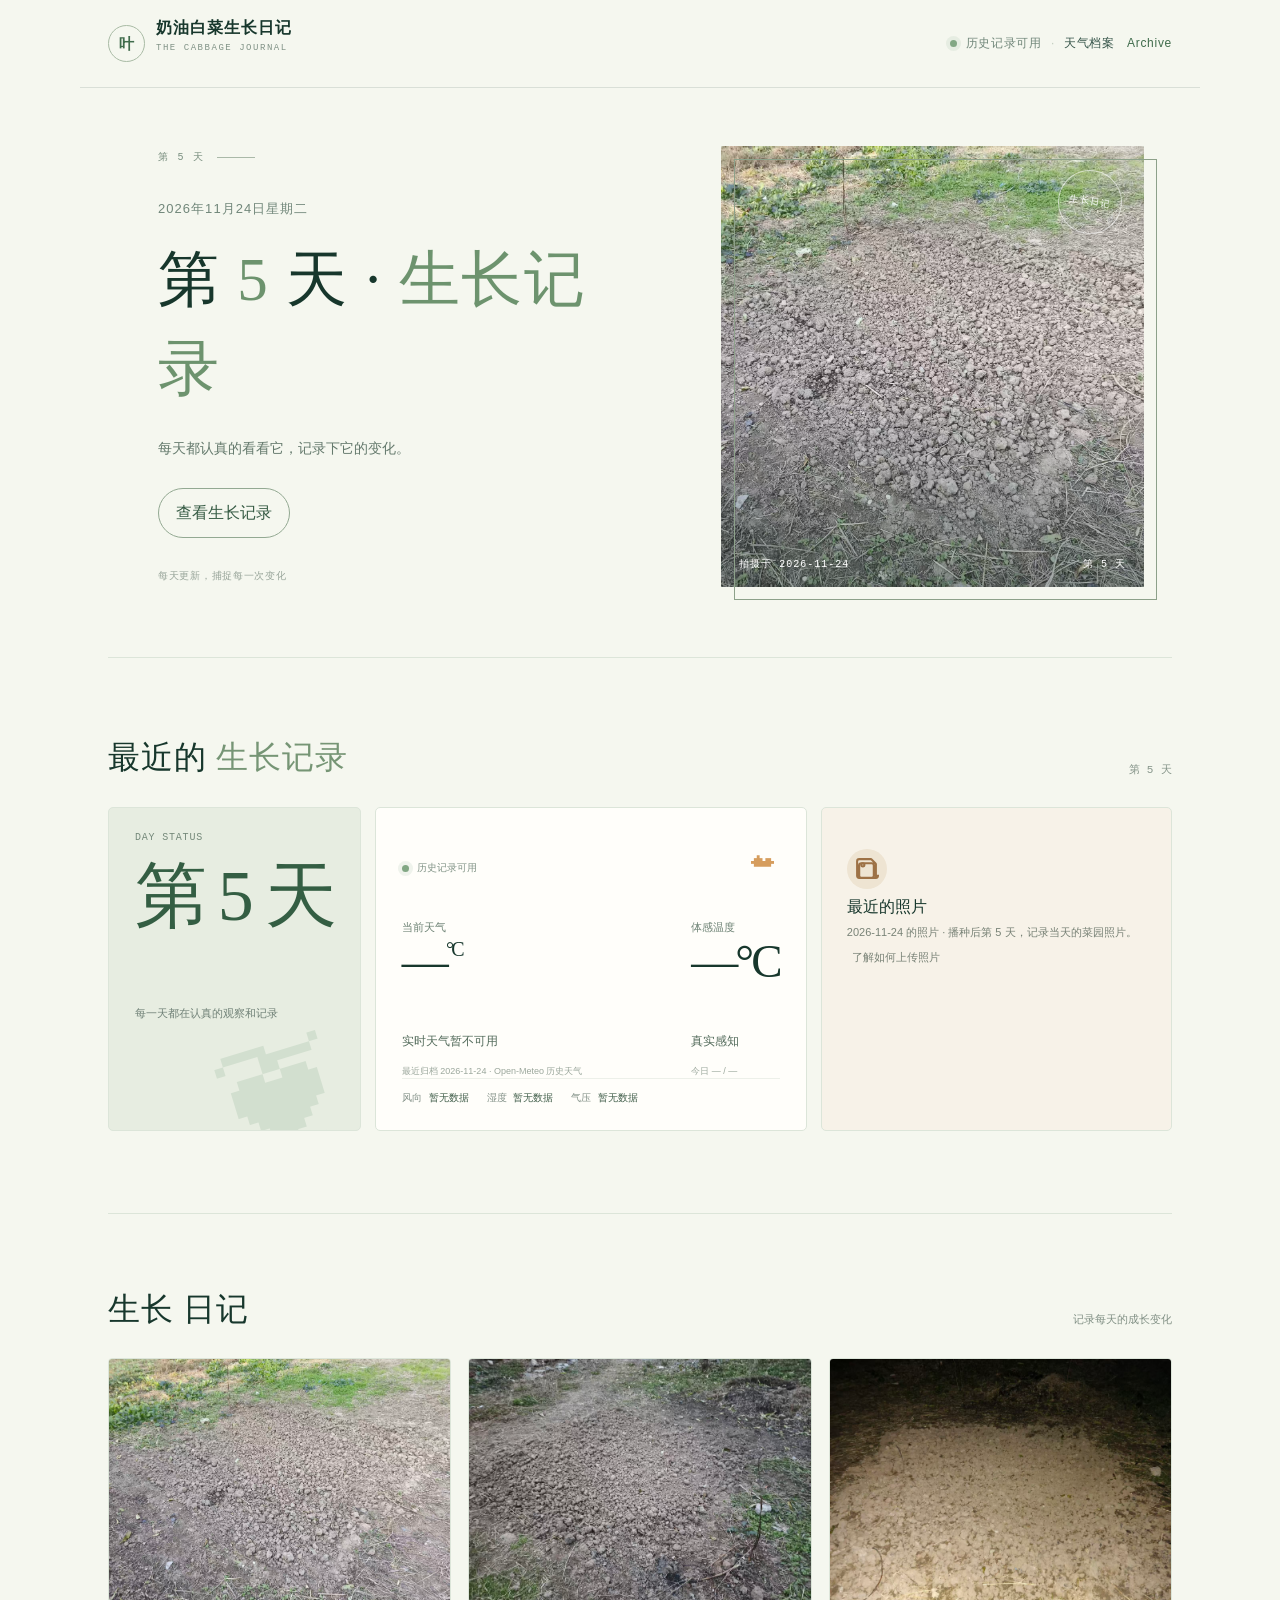
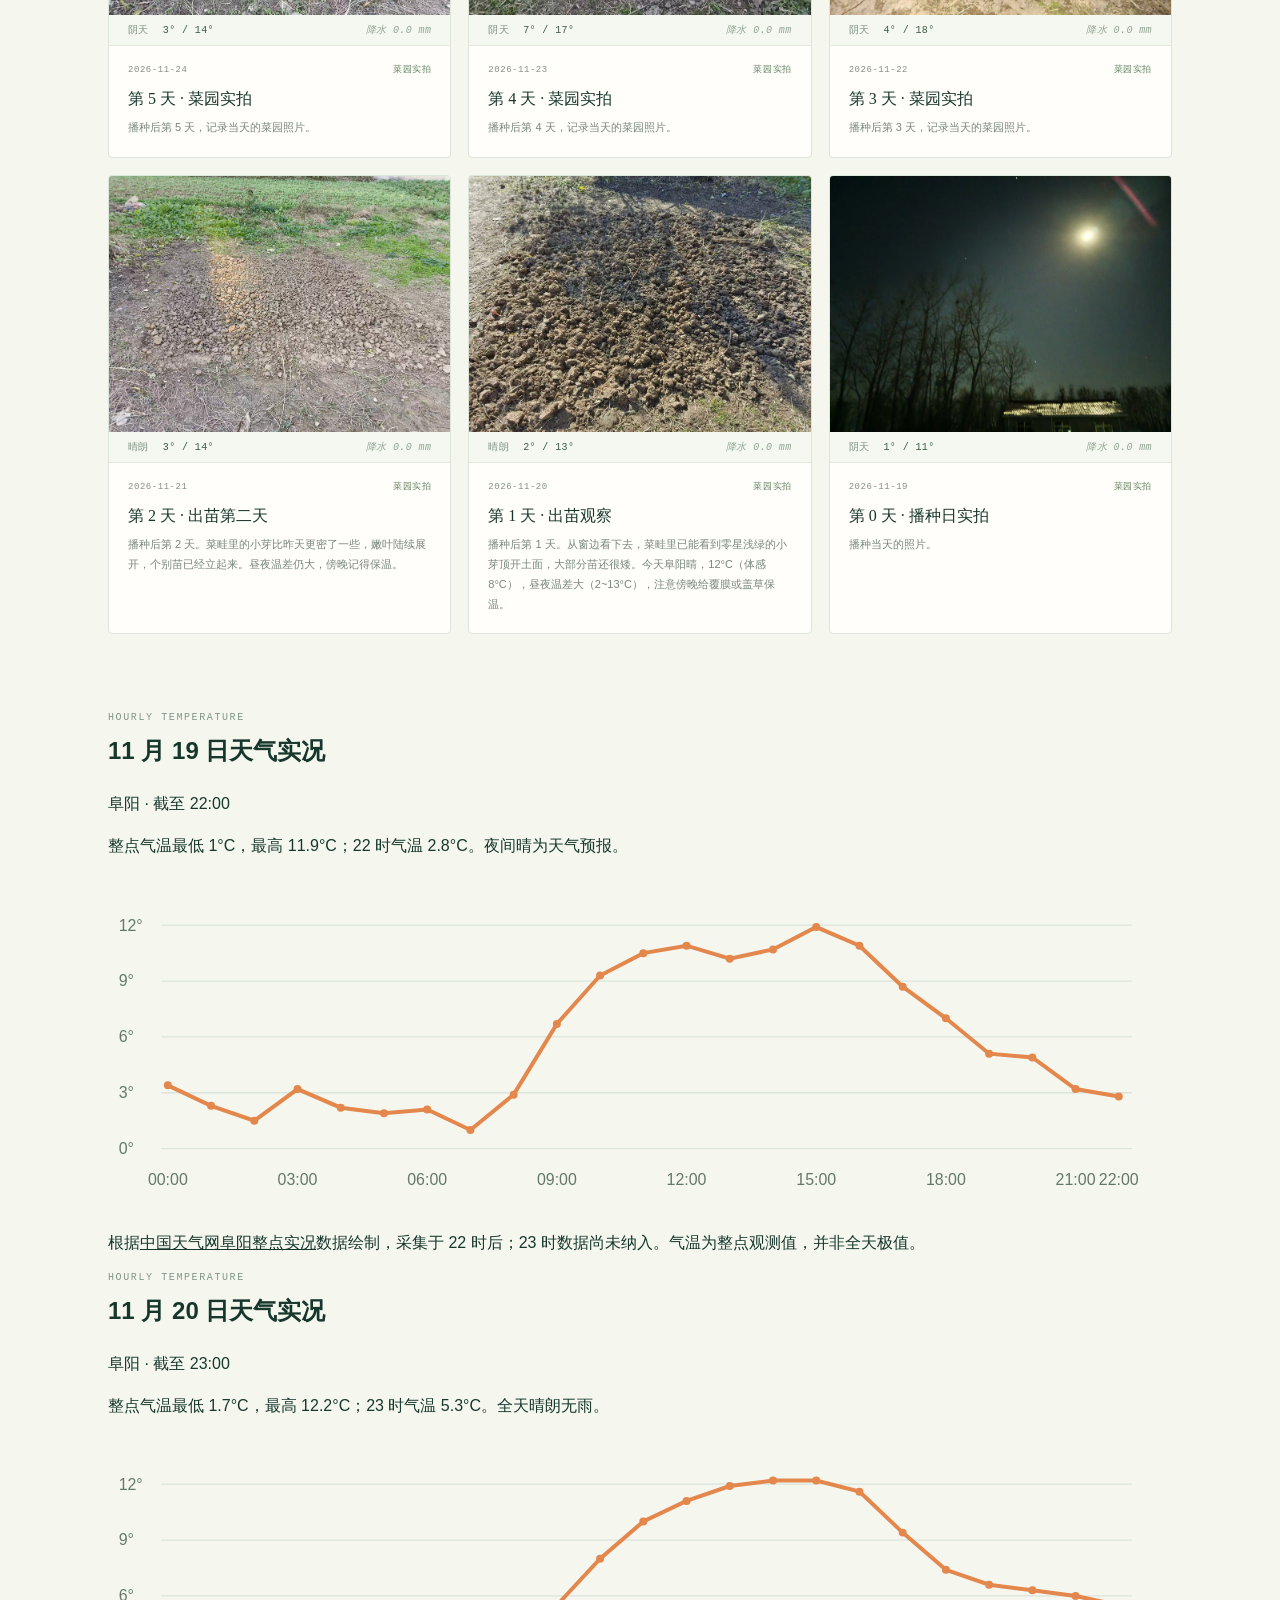
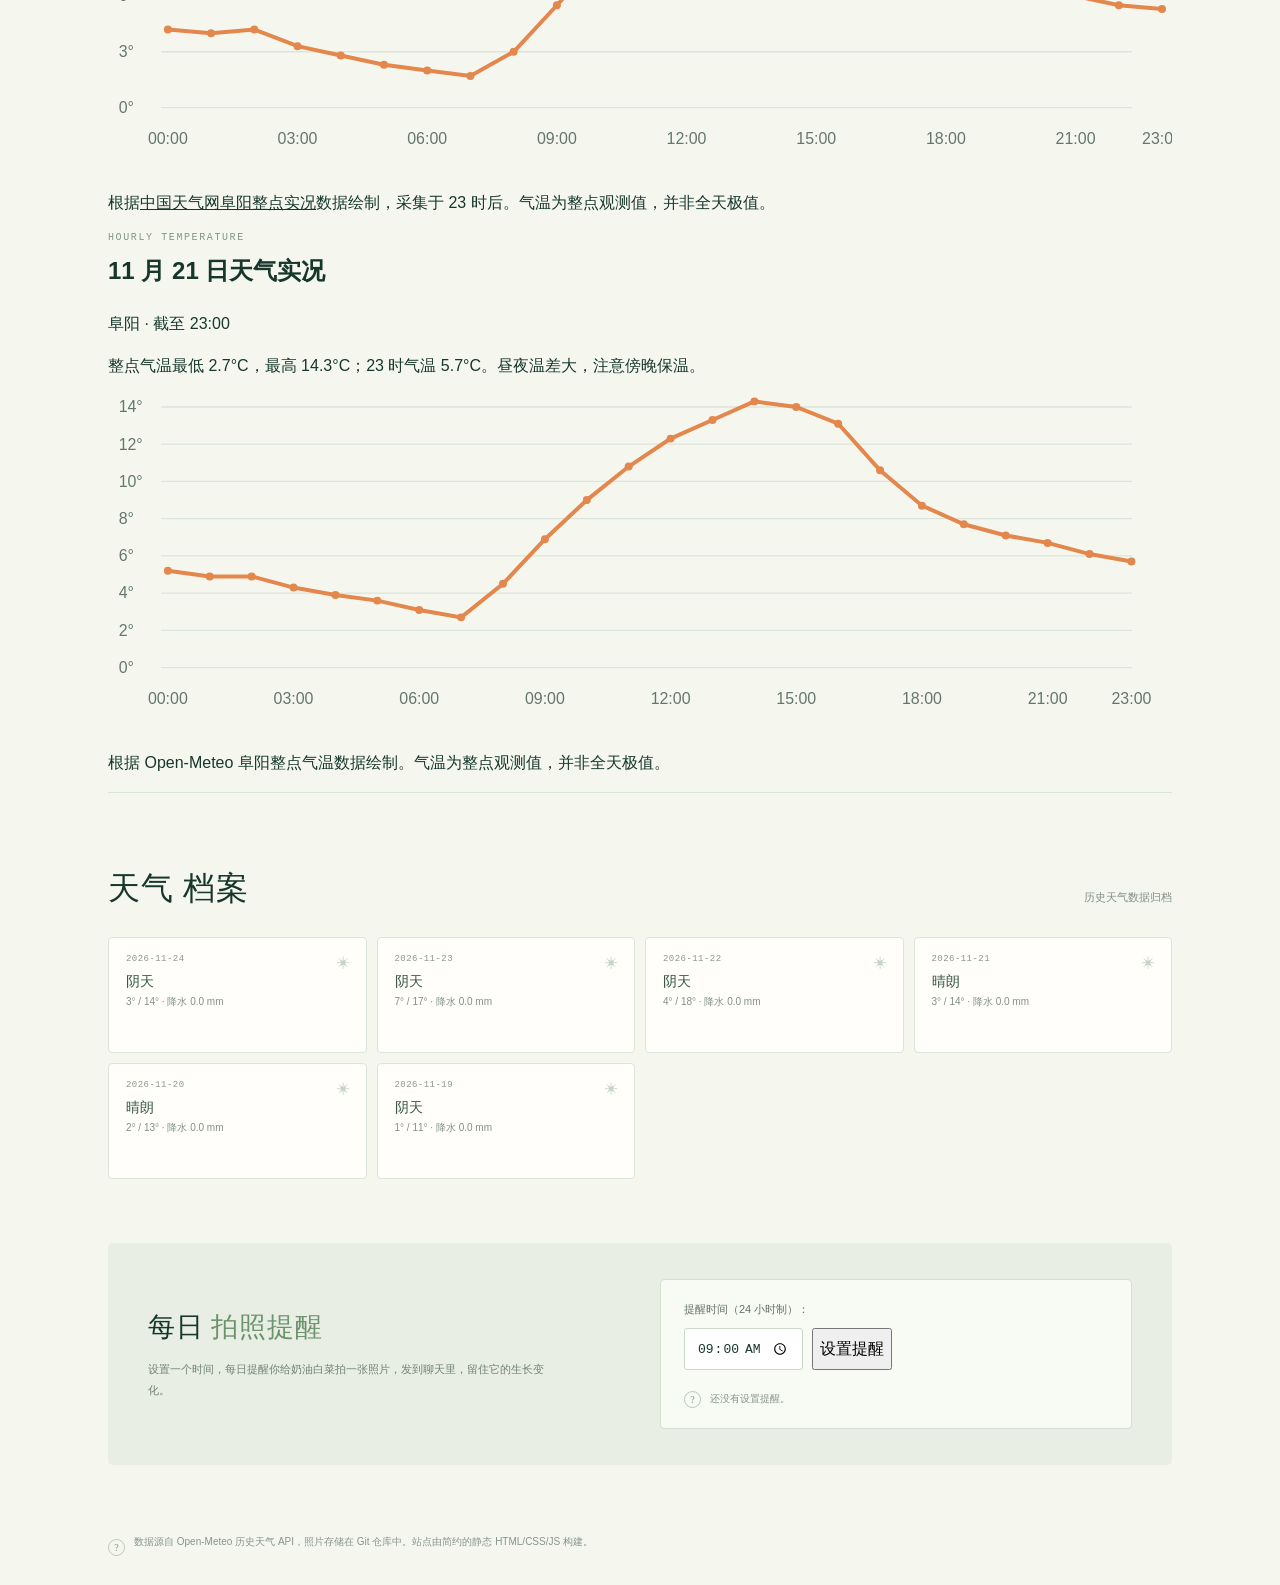
==== commit 6059d49f: "Fix garden navigation, photo journal, weather details and mobile layout" ====
--- a/garden/index.html
+++ b/garden/index.html
@@ -1,5 +1,5 @@
 <!doctype html><html lang="zh-CN"><head><meta charset="utf-8"><meta name="viewport" content="width=device-width, initial-scale=1"><title>奶油白菜生长日记</title>
-<link rel="canonical" href="."><script src="app.js" defer></script><script src="weather-nov19.js" defer></script><script src="weather-nov20.js" defer></script><script src="weather-nov21.js" defer></script>
+<link rel="canonical" href="."><script src="app.js?v=20261125-fix" defer></script><script src="weather-nov19.js" defer></script><script src="weather-nov20.js" defer></script><script src="weather-nov21.js" defer></script>
 <style>
 /* Reset and base styles */
 :root{--ink:#17372c;--ink-soft:#355449;--muted:#71877a;--leaf:#789676;--leaf-dark:#406c4c;--cream:#f5f7ef;--paper:#fffefa;--line:#dce5d9;--sun:#e7a25d;--serif:"Noto Serif SC","Songti SC",STSong,Georgia,serif;--sans:"DM Sans","PingFang SC","Microsoft YaHei",sans-serif;--mono:"DM Mono",monospace;--content:1120px}
@@ -106,29 +106,34 @@
 .reminder-panel label{display:block;margin-bottom:10px;color:#617466;font-size:11px}
 .reminder-controls{display:flex;gap:9px}
 .reminder-controls input{min-width:0;padding:10px 12px;border:1px solid #cad8c7;border-radius:3px;background:white;color:var(--ink);font:13px var(--mono)}
+
+.hero-photo figure{margin:0;height:100%}
+footer{max-width:1120px;margin:auto;padding:0 28px 24px}
+@media(max-width:760px){.topbar{height:auto;min-height:80px;padding:16px;gap:12px;flex-wrap:wrap}.hero{grid-template-columns:1fr;gap:28px;padding:32px 0}.hero-copy{padding:0}.hero-photo{min-height:300px;margin-right:13px}.hero-photo img{min-height:300px;max-height:440px}.today-grid{grid-template-columns:1fr}.entries{grid-template-columns:repeat(2,minmax(0,1fr))}.archive{grid-template-columns:repeat(2,minmax(0,1fr))}.reminder-section{grid-template-columns:1fr;padding:24px 18px;gap:20px}main{padding:0 18px}.section-heading,.section-intro{align-items:start;flex-wrap:wrap}.hero h1{font-size:36px}.reminder-panel{padding:16px 12px}.reminder-controls{flex-wrap:wrap}}
+@media(max-width:440px){.entries{grid-template-columns:1fr}.nav-meta{font-size:10px}.hero h1{font-size:32px}}
 </style>
 </head>
 <body>
 <header class="topbar">
-<a href="/garden/" class="brand">
+<a href="./" class="brand">
 <div class="brand-mark">叶</div>
-<p>奶油白菜生长日记 <small>THE BITTER MELON JOURNAL</small></p>
+<p>奶油白菜生长日记 <small>THE CABBAGE JOURNAL</small></p>
 </a>
 <div class="nav-meta">
 <span class="live-dot"></span>
-<span id="weather-status">正在更新</span>
+<span data-weather-status>正在更新</span>
 <span class="nav-divider">·</span>
-<a href="/garden/#archive" class="nav-link">天气档案 <span>Archive</span></a>
+<a href="#archive" class="nav-link">天气档案 <span>Archive</span></a>
 </div>
 </header>
 <main>
 <section class="hero">
 <div class="hero-copy">
-<div class="kicker"><span>第 <span id="hero-date">—</span></span> <div class="kicker-line"></div></div>
+<div class="kicker"><span id="hero-date">—</span> <div class="kicker-line"></div></div>
 <p class="hero-date" id="date">—</p>
-<h1>第 <em id="day">—</em> 天 · <em>今天的成长</em></h1>
+<h1>第 <em id="day">—</em> 天 · <em>生长记录</em></h1>
 <p class="hero-intro">每天都认真的看看它，记录下它的变化。</p>
-<a href="#today" class="hero-cta"><span>查看今天的统计</span></a>
+<a href="#today" class="hero-cta"><span>查看生长记录</span></a>
 <p class="hero-caption">每天更新，捕捉每一次变化</p>
 </div>
 <div class="hero-photo">
@@ -145,7 +150,7 @@
 
 <section id="today" class="today-section">
 <div class="section-intro">
-<h2>今天的 <span>生长状态</span></h2>
+<h2>最近的 <span>生长记录</span></h2>
 <p class="section-date">第 <span id="section-day">1</span> 天</p>
 </div>
 <div class="today-grid">
@@ -158,7 +163,7 @@
 <div class="panel weather-card">
 <div class="weather-card-top">
 <div class="weather-status">
-<i class="live-dot"></i> <span id="weather-status">正在更新</span>
+<i class="live-dot"></i> <span data-weather-status>正在更新</span>
 </div>
 <div class="weather-symbol" id="weather-symbol">☁</div>
 </div>
@@ -177,17 +182,17 @@
 </div>
 </div>
 <div class="weather-details">
-<div>风向 <b id="wind">--</b></div>
-<div>湿度 <b id="humidity">--</b></div>
-<div>气压 <b id="pressure">--</b></div>
-<div>能见度 <b id="visibility">--</b></div>
+<div>风向 <b id="wind">暂无数据</b></div>
+<div>湿度 <b id="humidity">暂无数据</b></div>
+<div>气压 <b id="pressure">暂无数据</b></div>
+
 </div>
 </div>
 <div class="panel photo-card">
 <div class="photo-icon">
 <svg viewBox="0 0 24 24" fill="none" stroke="currentColor" stroke-width="2"><path d="M23 19a2 2 0 0 1-2 2H5a2 2 0 0 1-2-2V5a2 2 0 0 1 2-2h11.2a1 1 0 0 1 .7.3l3.8 3.8a1 1 0 0 1 .3.7V19zM5 9v10a2 2 0 0 0 2 2h10a2 2 0 0 0 2-2V9a2 2 0 0 0-2-2H7a2 2 0 0 0-2 2z"></path><circle cx="8.5" cy="8.5" r="1.5"></circle></svg>
 </div>
-<h3>今天的照片</h3>
+<h3>最近的照片</h3>
 <p id="photo-caption">今天还没有照片。你可以拍一张照片并分享到聊天里，留住它的生长变化。</p>
 <p class="text-link" onclick="alert('照片上传功能需要与聊天系统集成')"><span>了解如何上传照片</span></p>
 </div>
@@ -216,7 +221,7 @@
 
 <section class="reminder-section">
 <div class="reminder-copy">
-<h2>每日提醒 <em>每日提醒</em></h2>
+<h2>每日 <em>拍照提醒</em></h2>
 <p>设置一个时间，每日提醒你给奶油白菜拍一张照片，发到聊天里，留住它的生长变化。</p>
 </div>
 <div class="reminder-panel">
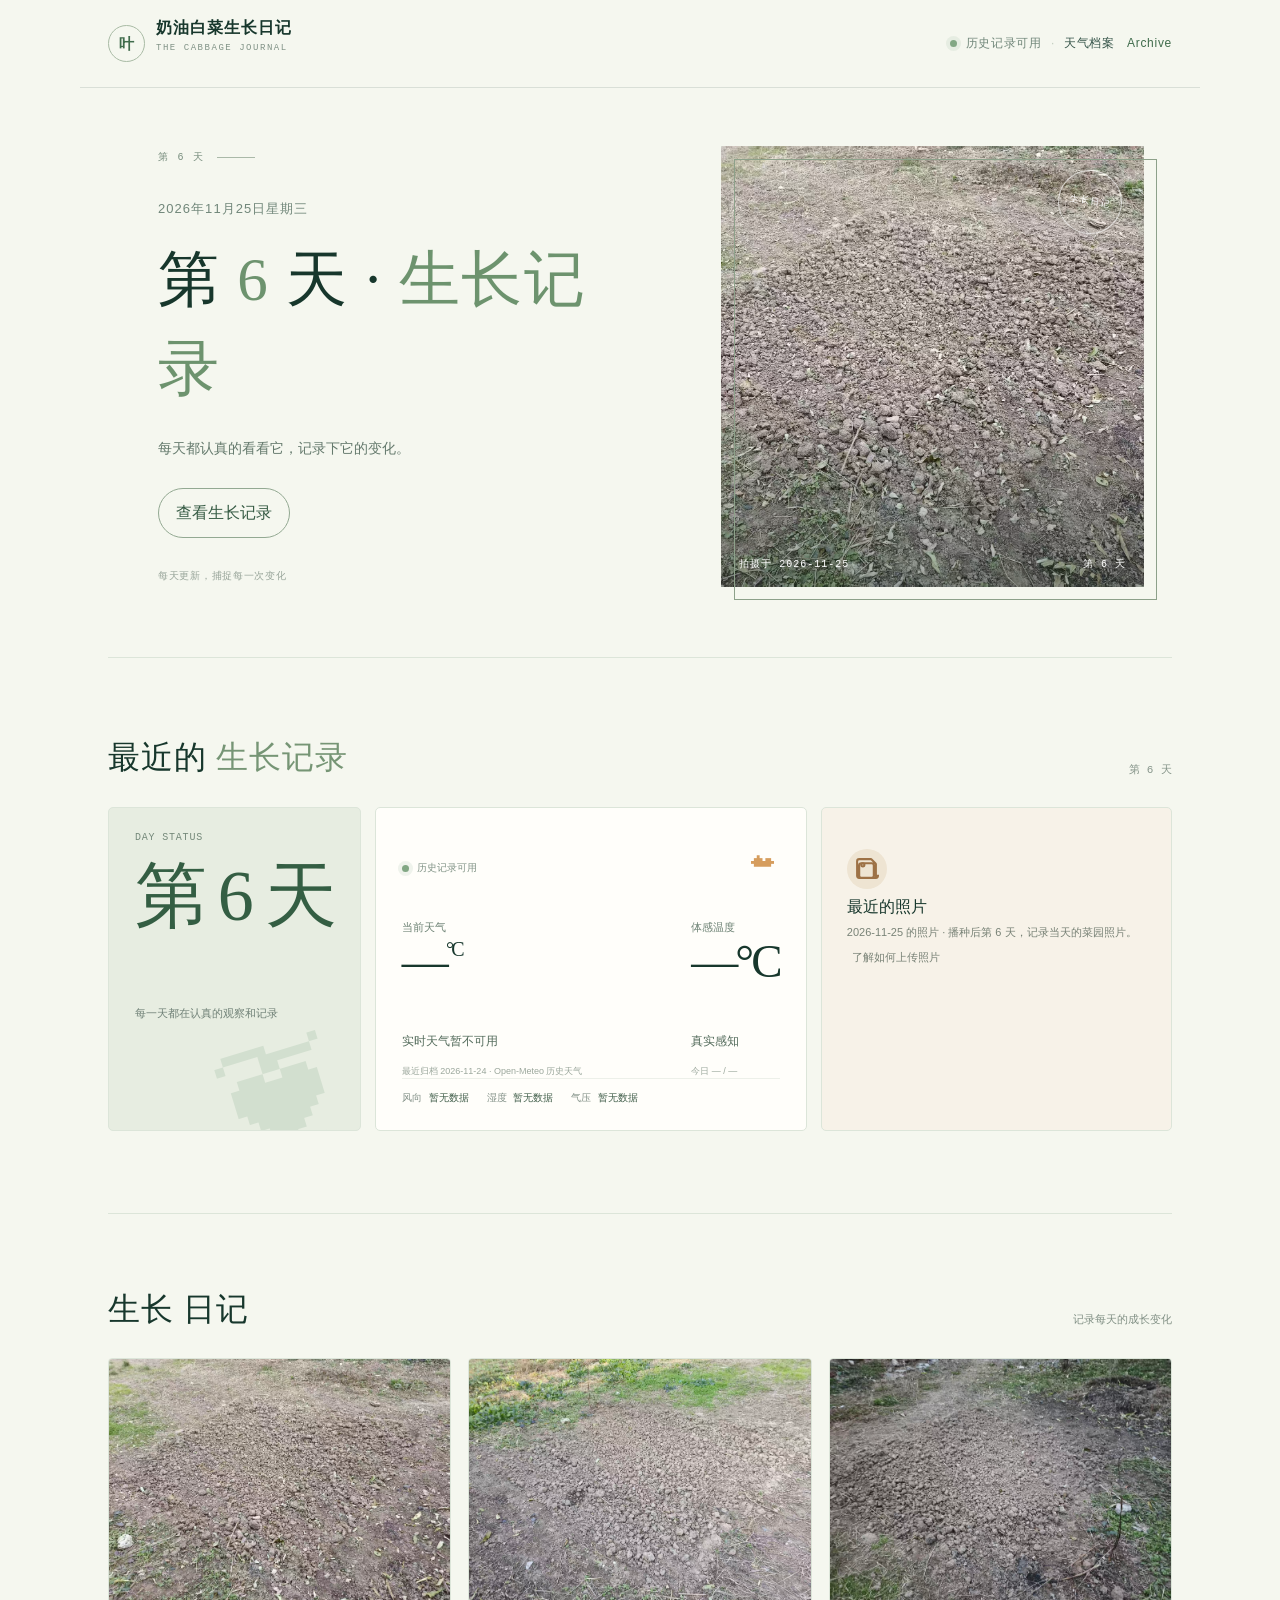
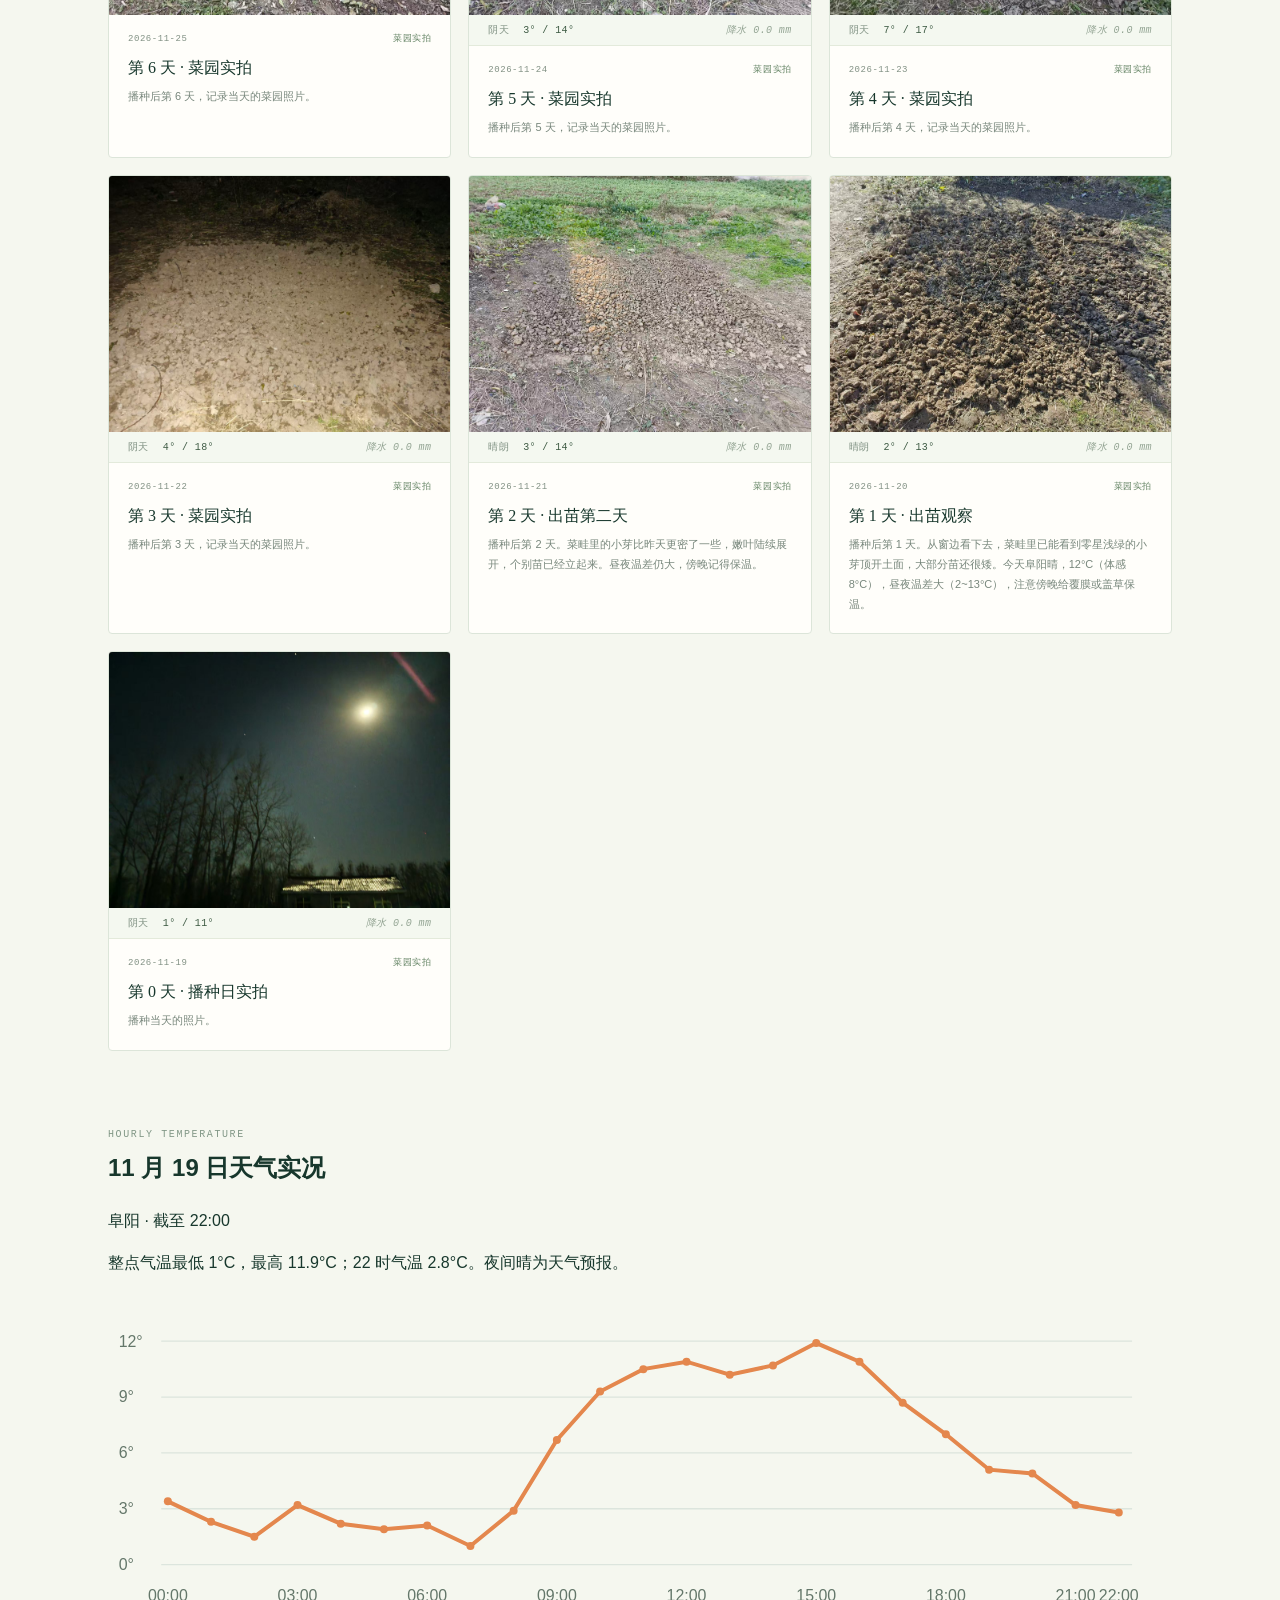
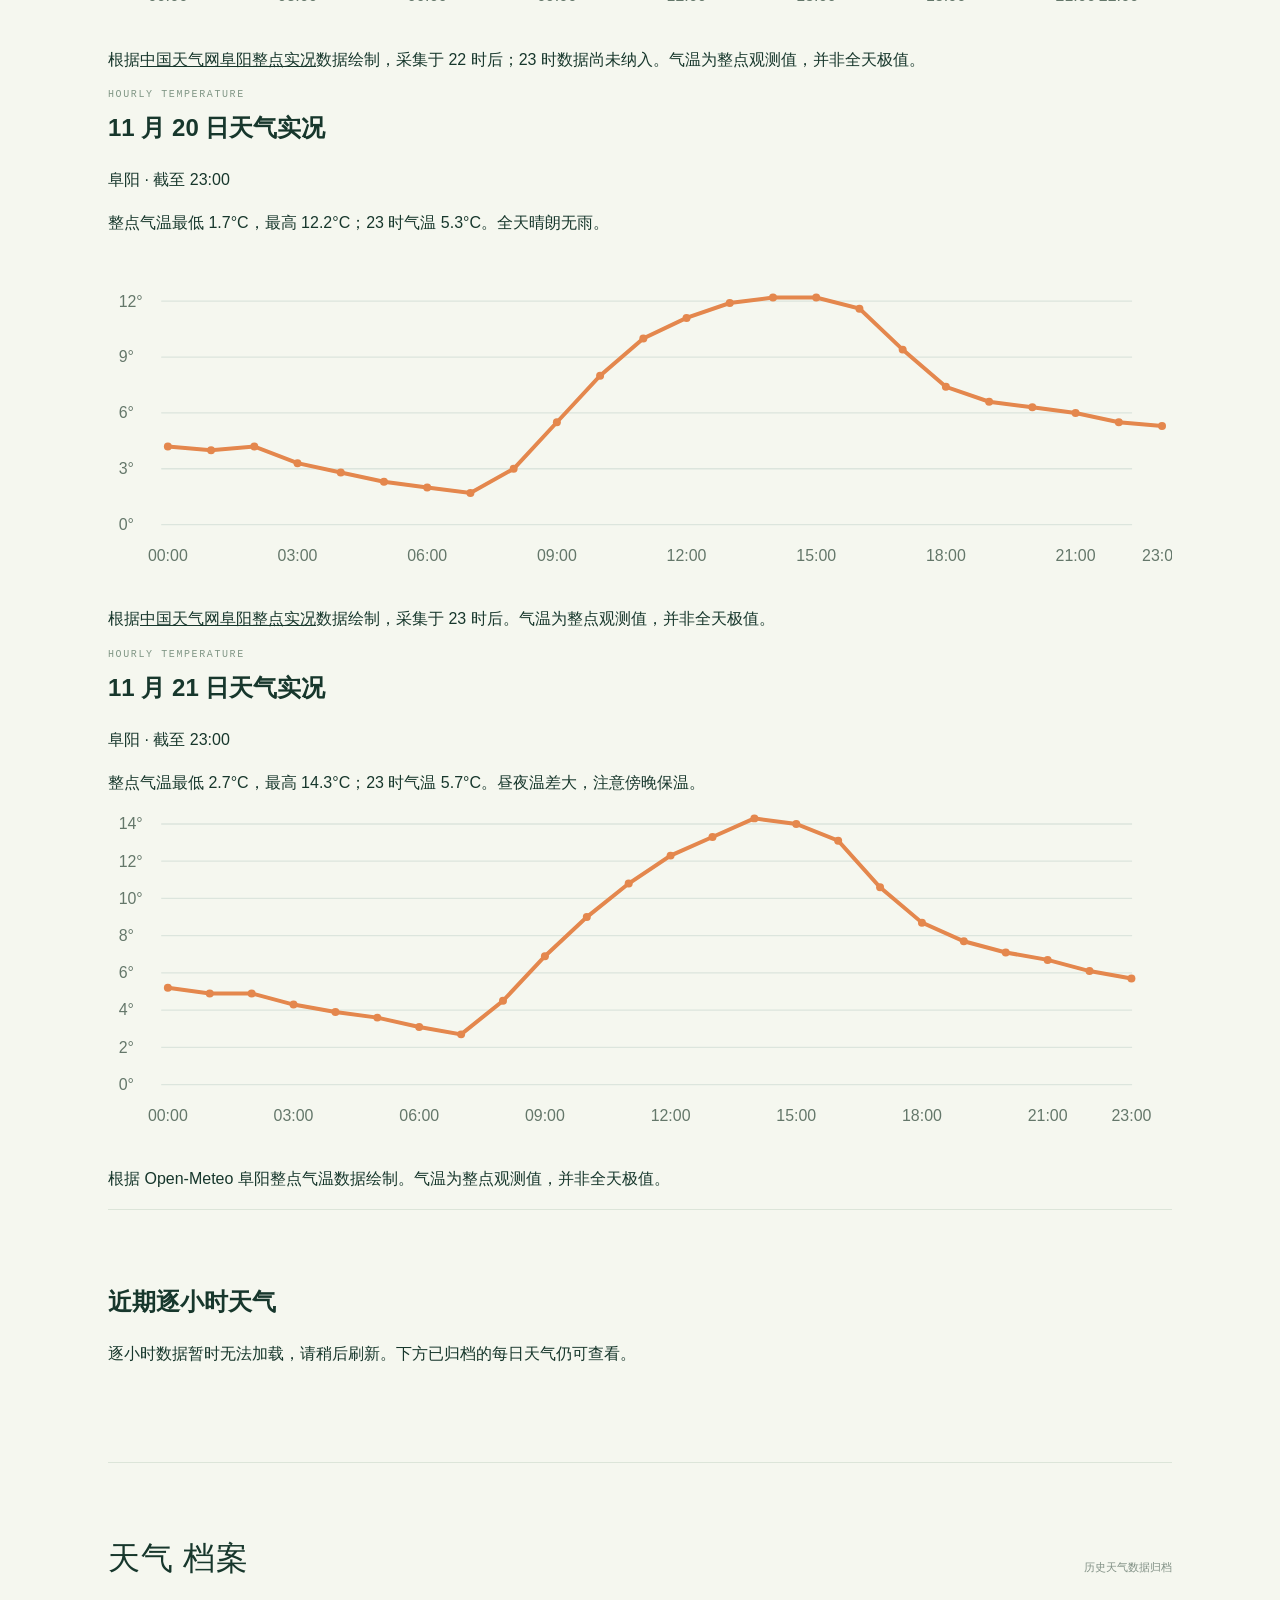
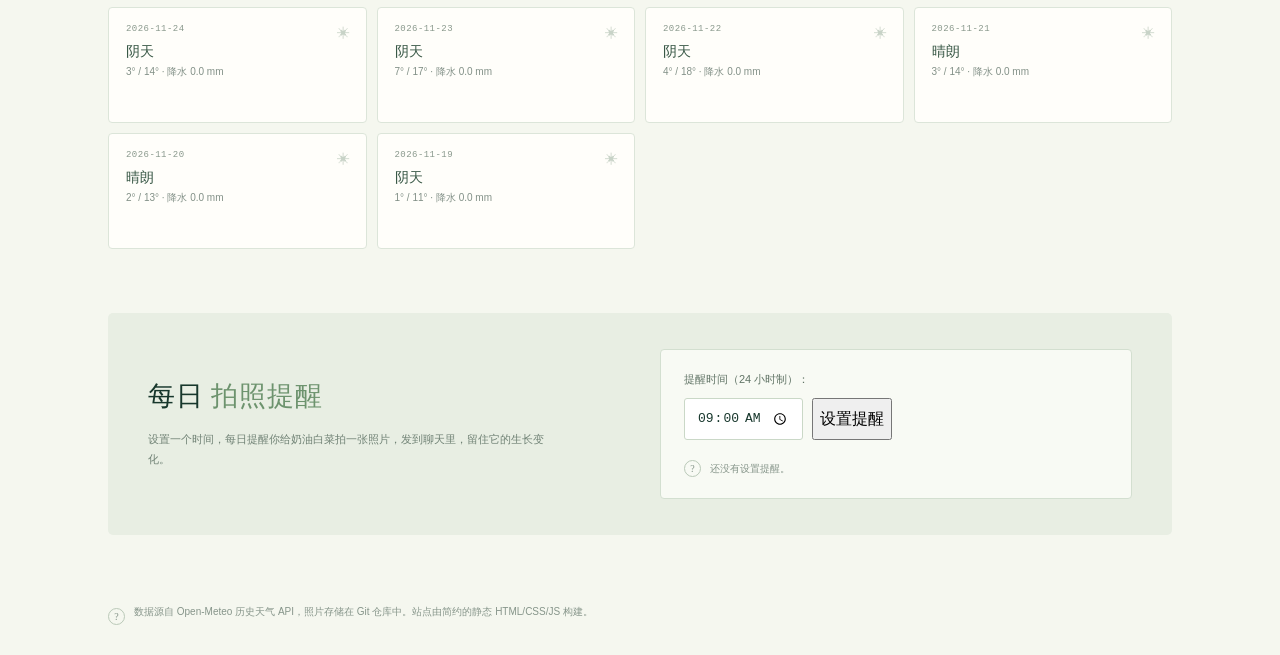
==== commit 3ede6f80: "Add Nov 25 garden photo and automatically updated hourly weather charts" ====
--- a/garden/index.html
+++ b/garden/index.html
@@ -111,8 +111,54 @@
 footer{max-width:1120px;margin:auto;padding:0 28px 24px}
 @media(max-width:760px){.topbar{height:auto;min-height:80px;padding:16px;gap:12px;flex-wrap:wrap}.hero{grid-template-columns:1fr;gap:28px;padding:32px 0}.hero-copy{padding:0}.hero-photo{min-height:300px;margin-right:13px}.hero-photo img{min-height:300px;max-height:440px}.today-grid{grid-template-columns:1fr}.entries{grid-template-columns:repeat(2,minmax(0,1fr))}.archive{grid-template-columns:repeat(2,minmax(0,1fr))}.reminder-section{grid-template-columns:1fr;padding:24px 18px;gap:20px}main{padding:0 18px}.section-heading,.section-intro{align-items:start;flex-wrap:wrap}.hero h1{font-size:36px}.reminder-panel{padding:16px 12px}.reminder-controls{flex-wrap:wrap}}
 @media(max-width:440px){.entries{grid-template-columns:1fr}.nav-meta{font-size:10px}.hero h1{font-size:32px}}
+
+
+/* Mobile responsive */
+@media (max-width: 900px) {
+  .hero {
+    grid-template-columns: 1fr;
+    gap: 36px;
+    min-height: auto;
+    padding: 40px 20px 56px;
+    text-align: center;
+  }
+  .hero-copy { padding: 0; }
+  .kicker { justify-content: center; }
+  .hero-photo { min-height: 300px; }
+  .today-grid {
+    grid-template-columns: 1fr;
+    gap: 16px;
+  }
+  .archive {
+    grid-template-columns: repeat(2, minmax(0, 1fr));
+    gap: 12px;
+  }
+  .reminder-section {
+    grid-template-columns: 1fr;
+    gap: 24px;
+    padding: 24px;
+  }
+}
+@media (max-width: 600px) {
+  .topbar { height: auto; min-height: 72px; padding: 12px 16px; }
+  .brand { font-size: 14px; }
+  .hero-photo { min-height: 240px; }
+  .day-card, .weather-card, .photo-card { padding: 18px 16px; }
+  .day-number { font-size: clamp(36px, 10vw, 56px); }
+  .weather-main { flex-direction: column; gap: 16px; align-items: stretch; }
+  .archive { grid-template-columns: 1fr; }
+  .weather-details { gap: 12px; }
+  .reminder-controls { flex-direction: column; }
+  .reminder-controls input { width: 100%; }
+}
+@media (max-width: 440px) {
+  .entries { grid-template-columns: 1fr; }
+  .kicker { font-size: 9px; }
+  .hero h1 { font-size: clamp(30px, 8vw, 44px); }
+  .section-intro h2, .section-heading h2 { font-size: 26px; }
+}
 </style>
-</head>
+<script src="recent-hourly.js?v=20261125" defer></script></head>
 <body>
 <header class="topbar">
 <a href="./" class="brand">
